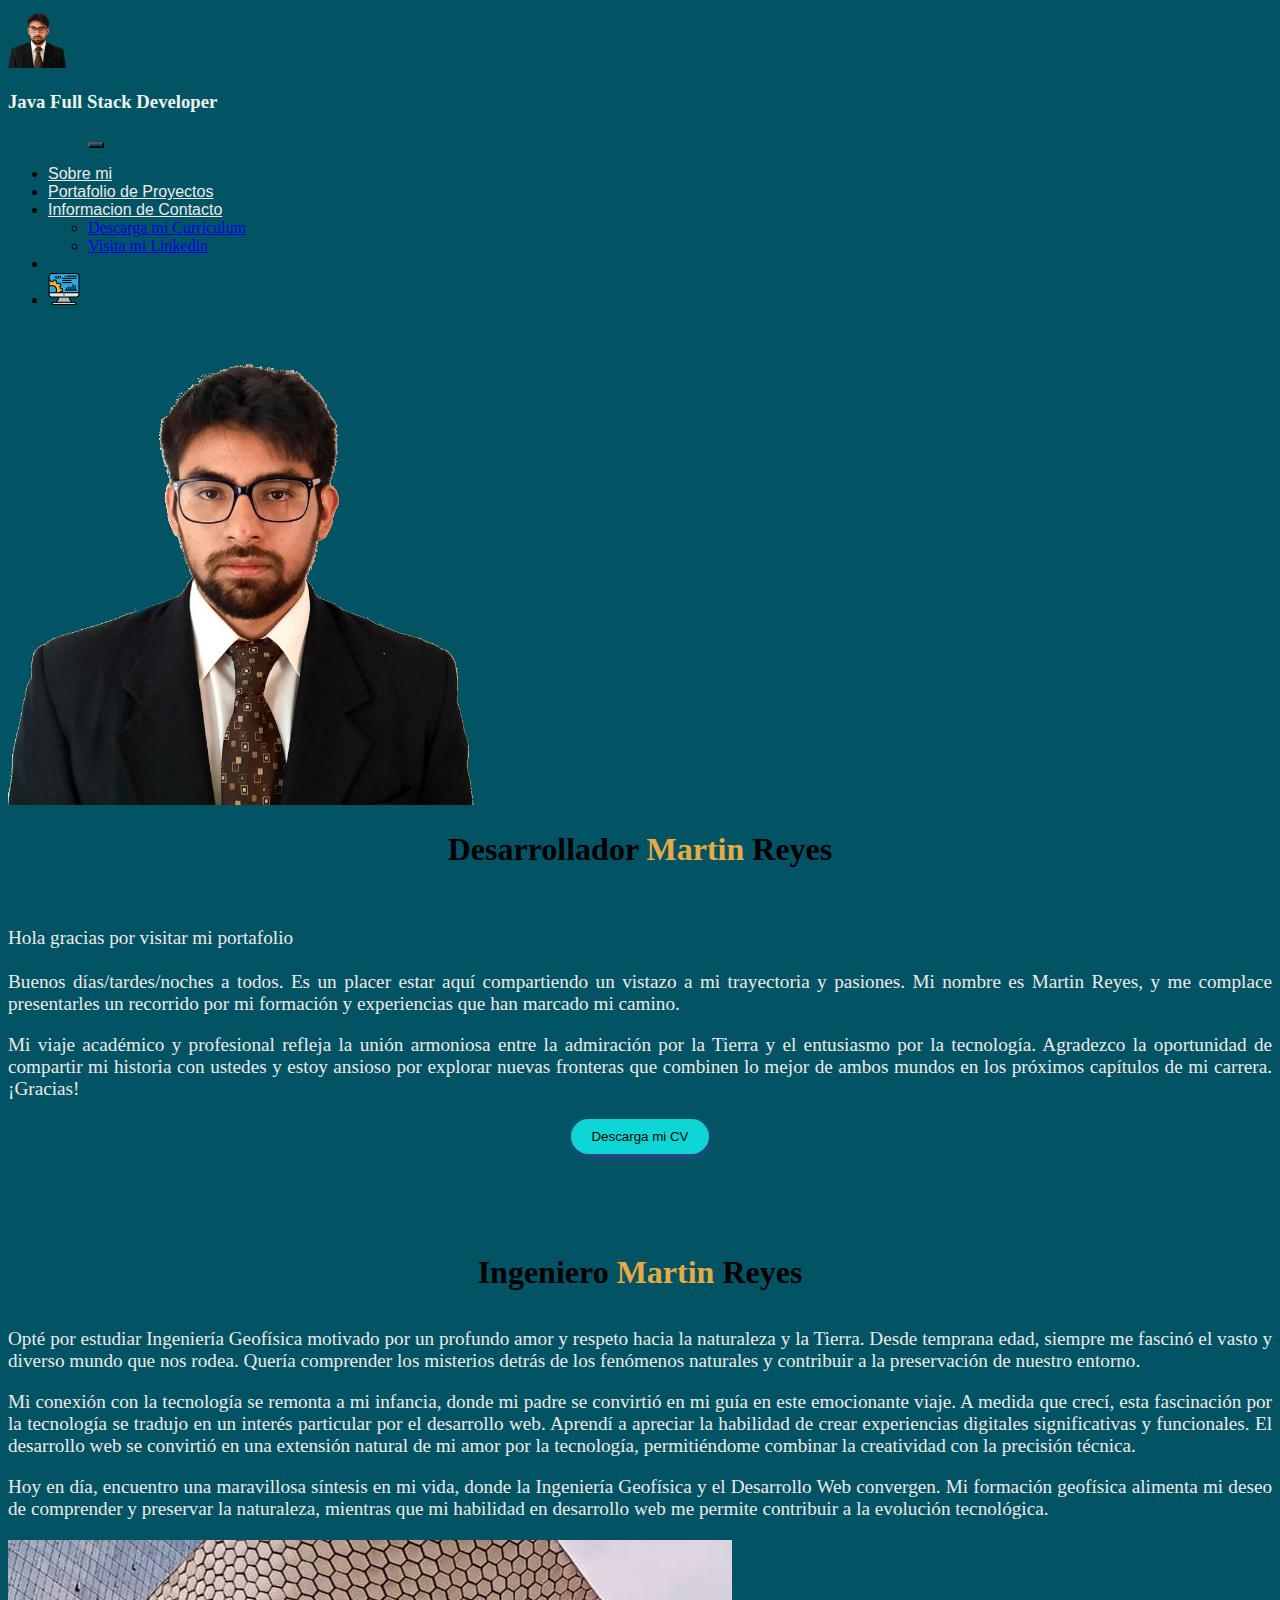
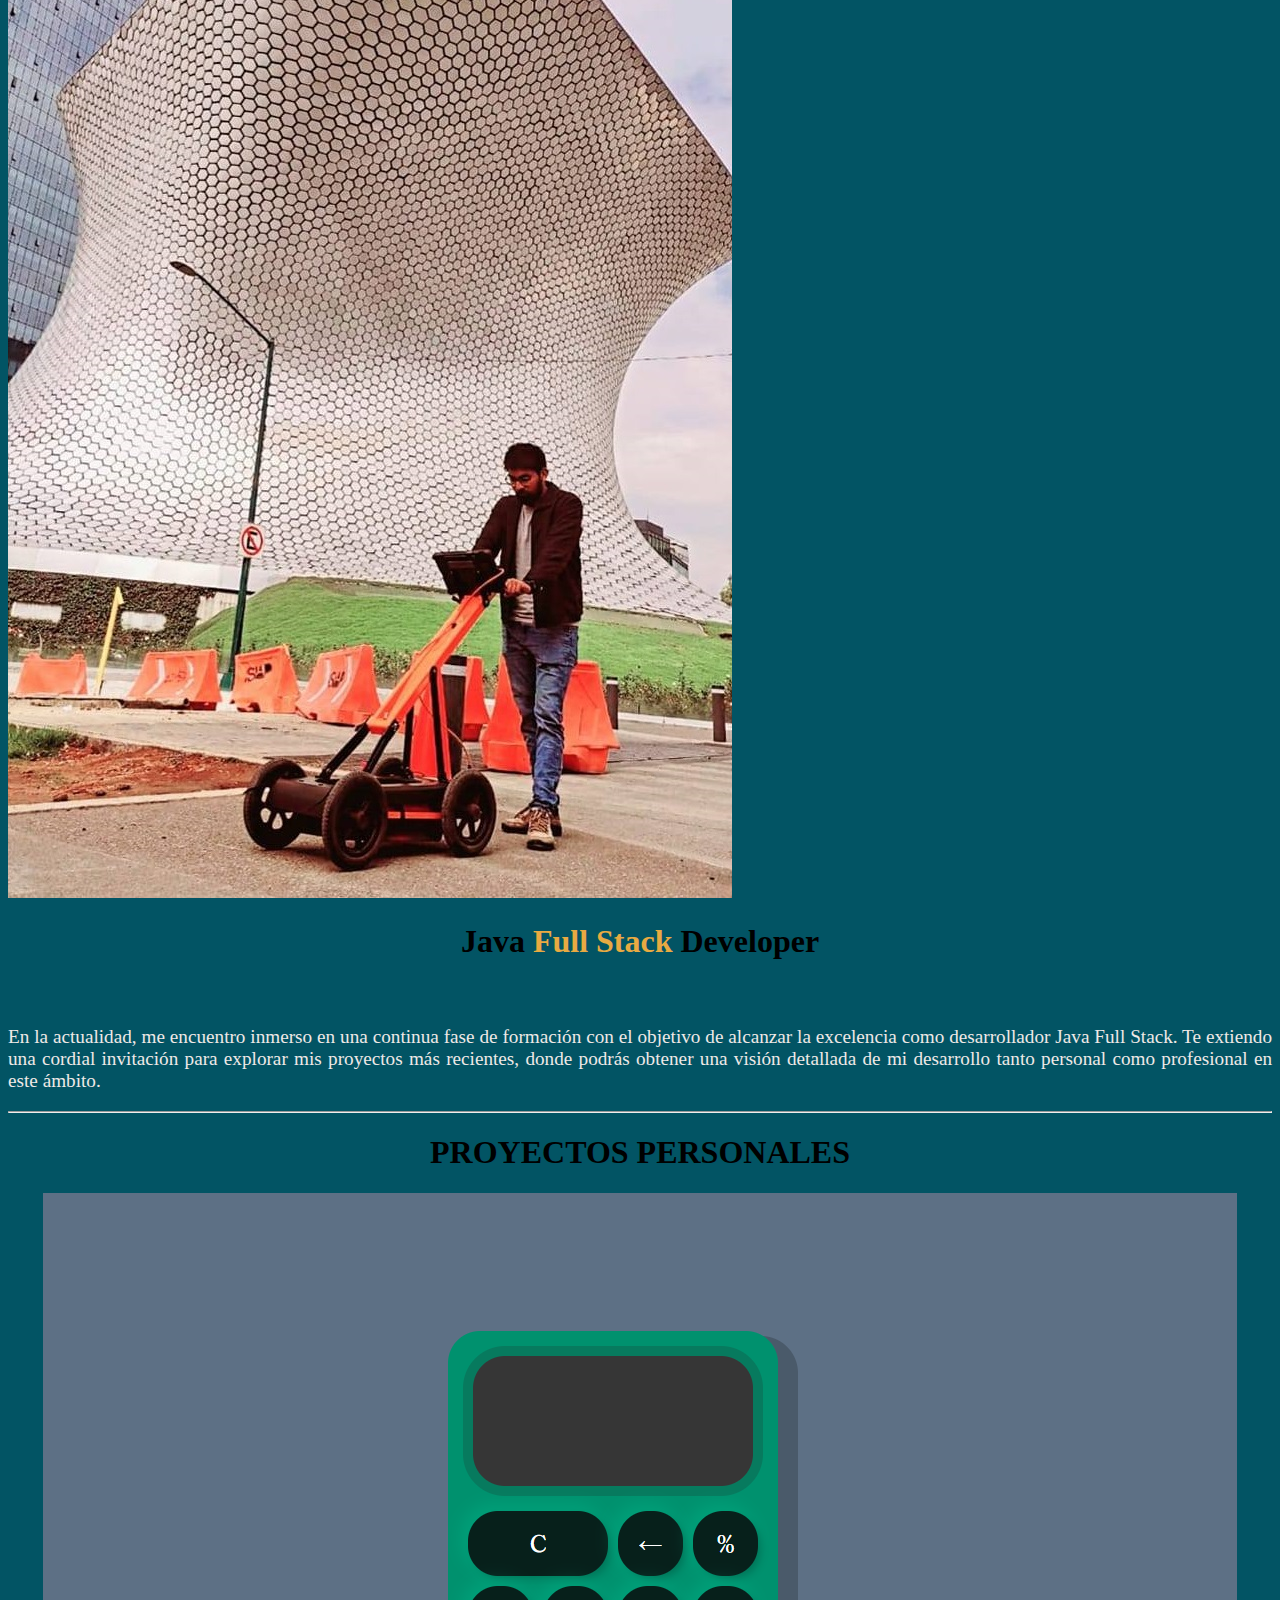
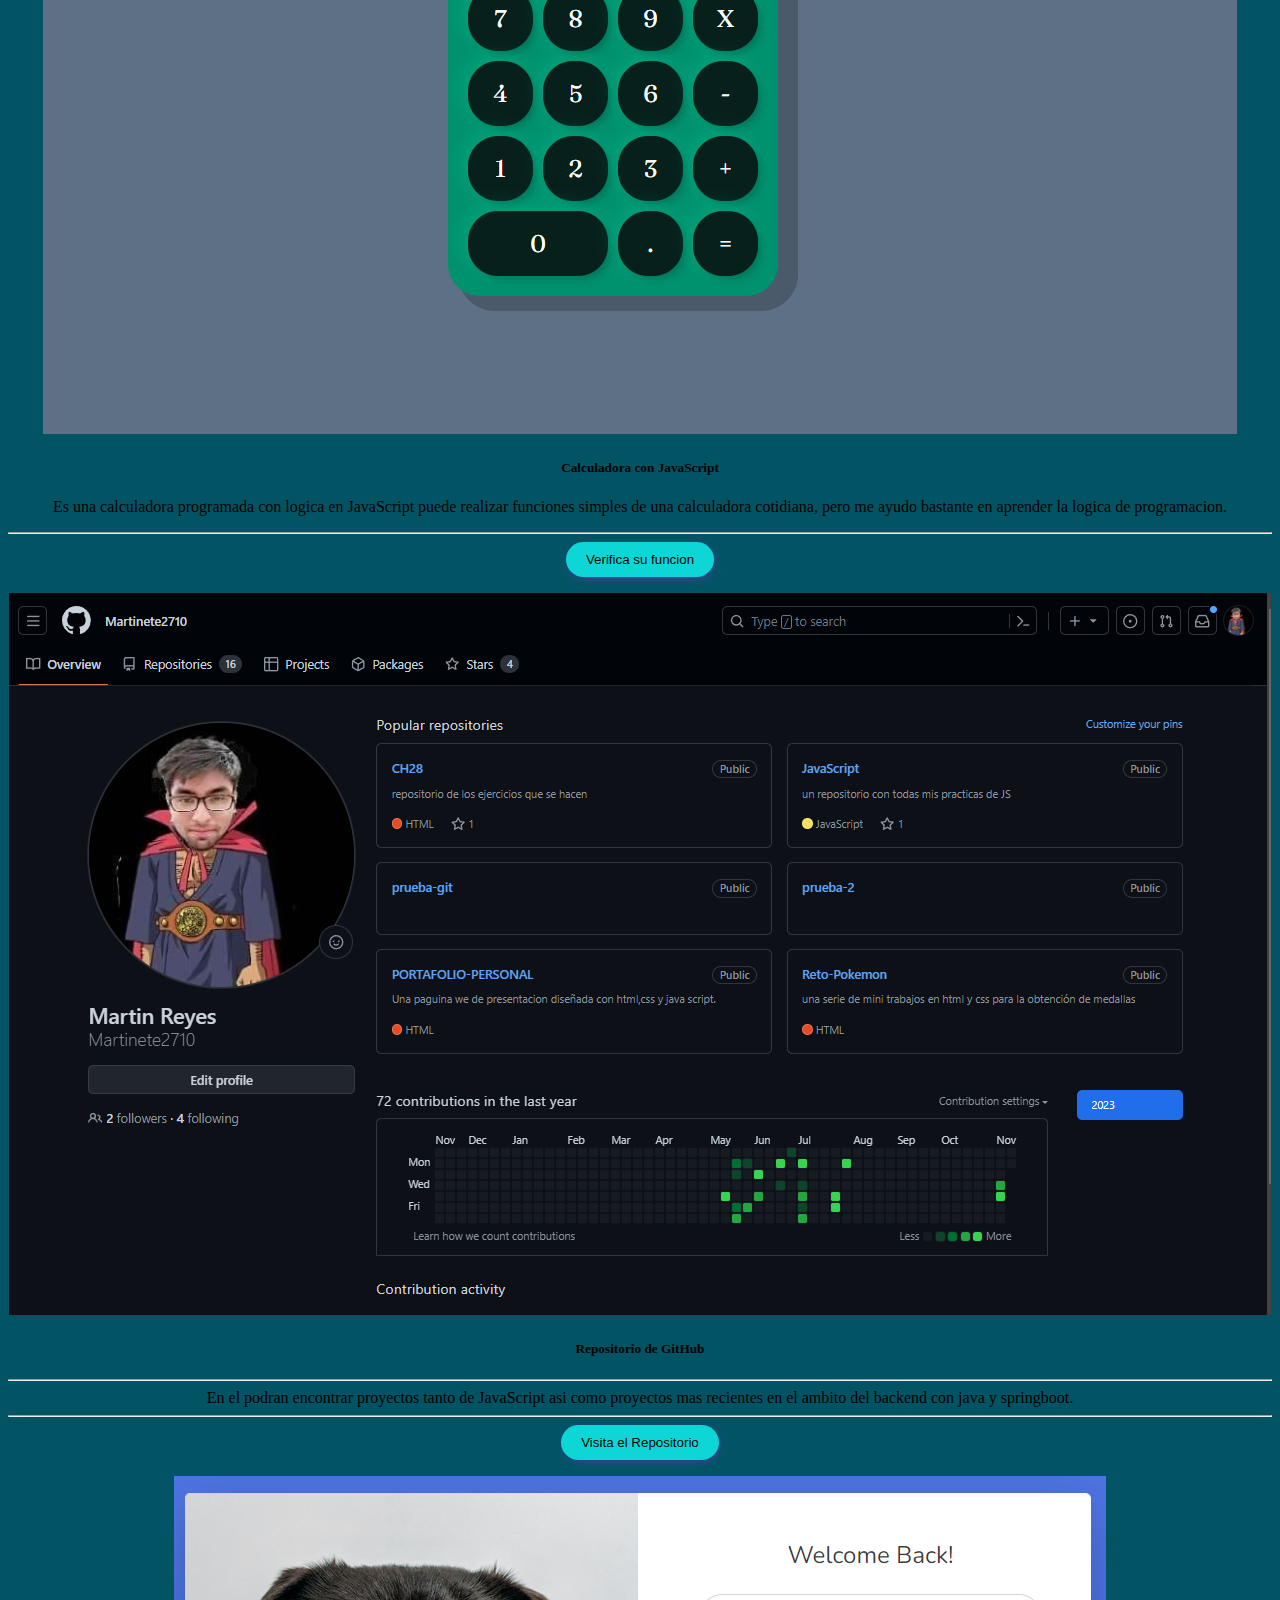
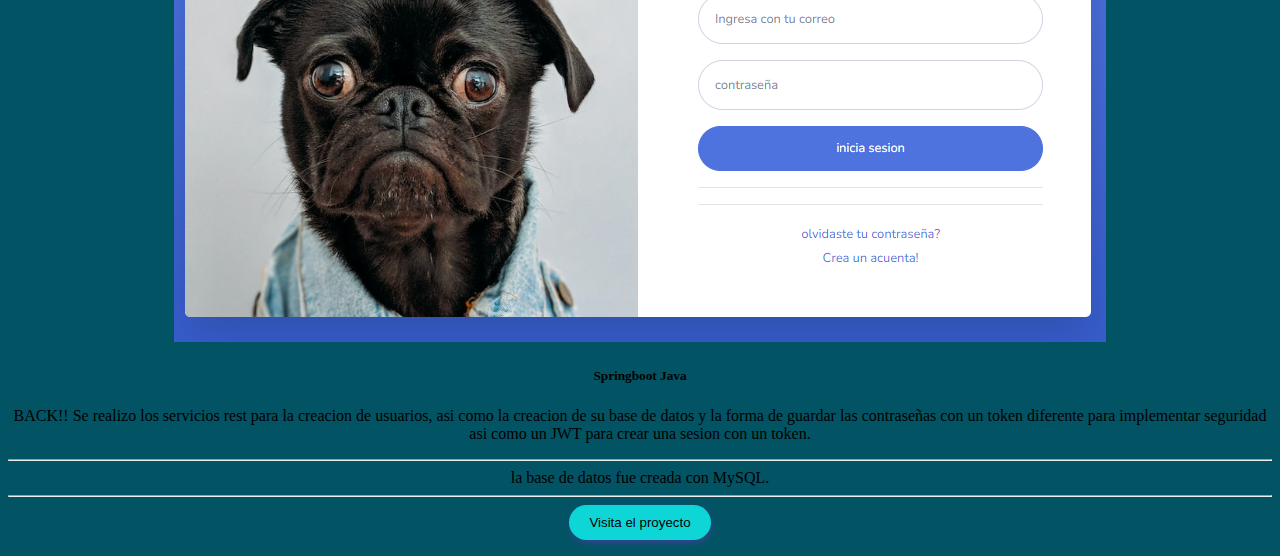
==== index.html @ 65cace66 "se agregan links y algunos proyectos" ====
<!DOCTYPE html>
<html lang="en">

<head>
  <meta charset="UTF-8">
  <meta name="viewport" content="width=device-width, initial-scale=1.0">
  <title>Document</title>
  <link href="https://cdn.jsdelivr.net/npm/bootstrap@5.2.3/dist/css/bootstrap.min.css" rel="stylesheet"
    integrity="sha384-rbsA2VBKQhggwzxH7pPCaAqO46MgnOM80zW1RWuH61DGLwZJEdK2Kadq2F9CUG65" crossorigin="anonymous" />
  <link href="./styles/style.css" rel="stylesheet" />
  <link rel="stylesheet" href="https://cdn.jsdelivr.net/npm/bootstrap-icons@1.10.2/font/bootstrap-icons.css" />
</head>

<body>
  <!-- Navbar -->
  <nav class="navbar navbar-expand-lg">
    <div class="container-fluid containerNav">
      <img class="rounded-circle" src="./assets/imagenes/martin-chido.png" width="60rem" alt="Plantas Reyes" />
      <a class="title" href="./index.html">
        <h3>Java Full Stack Developer</h3>
      </a>
      <button class="navbar-toggler" type="button" data-bs-toggle="collapse" data-bs-target="#navbarNav"
        aria-controls="navbarNav" aria-expanded="false" aria-label="Toggle navigation">
        <span class="navbar-toggler-icon"></span>
      </button>

      <div class="collapse navbar-collapse font-navbar" id="navbarNav">
        <ul class="navbar-nav">

          <li class="nav-item">
            <a class="nav-link" href="#ingenieroMartin">Sobre mi</a>
          </li>
          <li class="nav-item">
            <a class="nav-link" href="#proyectosPersonales">Portafolio de Proyectos</a>
          </li>


          <li class="nav-item dropdown">
            <a class="nav-link dropdown-toggle" href="" role="button" data-bs-toggle="dropdown" aria-expanded="false">
              Informacion de Contacto
            </a>
            <ul class="dropdown-menu">
              <li><a class="dropdown-item" href="./assets/Documents/CurriculumMartinReyes.pdf" download="CurriculumMartinReyes.pdf">Descarga mi Curriculum</a></li>

              <li>
                <a class="dropdown-item" href="https://www.linkedin.com/in/martinreyesespino/">Visita mi Linkedin</a>
              </li>

            </ul>
          </li>

          <li class="nav-item">
          <li class="nav-item">
            <a class="nav-link" href="." id="carritoIcon">
              <img src="./assets/icons/seo.png" id="iconoCarrito" alt="iconoCarrito">
            </a>
          </li>
          </li>
      </div>
    </div>
  </nav>
  <!--fin del navbar-->



  <div class="container-fluid m-0">
    <div class="card mb-3  border-0 m-0 segundaTarjeta" id="cardMargen" style="max-width: 100vw; margin: 0;">
      <div class="row g-0 border-0">
        <div class="col-md-4  border-0">
          <!-- <img src="../assets/imagenes/MartinGeofisica.jpg" class="img-fluid rounded-start" alt="..."> -->
          <img src="./assets/imagenes/martin.png" class="img-thumbnail border-0" id="imgmartinipn" alt="...">
        </div>
        <div class="col-md-8 border-0">
          <div class="card-body  border-0 ">
            <div class="infoMartin">
              <div class="nombre border-0">
                <h1>Desarrollador<span> Martin</span> Reyes</h1>
              </div>
              <br>
              <p class="texto">Hola gracias por visitar mi portafolio
                <br><br>
                Buenos días/tardes/noches a todos. Es un placer estar aquí compartiendo un vistazo a mi trayectoria y
                pasiones. Mi nombre es Martin Reyes, y me complace presentarles un recorrido por mi formación y
                experiencias que han marcado mi camino.
              </p>
              <p class="texto">
                Mi viaje académico y profesional refleja la unión armoniosa entre la admiración por la Tierra y el
                entusiasmo por la tecnología. Agradezco la oportunidad de compartir mi historia con ustedes y estoy
                ansioso por explorar nuevas fronteras que combinen lo mejor de ambos mundos en los próximos capítulos de
                mi carrera. ¡Gracias!
              </p>
              <a href="./assets/Documents/CurriculumMartinReyes.pdf" download="CurriculumMartinReyes.pdf">
                <button class="botoncv">Descarga mi CV</button>
              </a>
            </div>
          </div>
        </div>
      </div>
    </div>
  </div>


  <!--otra tarjeta invertida-->
  <div class="container-fluid m-0" id="ingenieroMartin">
    <div class="card mb-3  border-0 m-0 segundaTarjeta" id="cardMargen" style="max-width: 100vw; margin: 0;">
      <div class="row g-0 border-0 segundaTarjeta">

        <div class="col-md-8 border-0 segundaTarjeta">
          <div class="card-body segundaTarjeta border-0 ">
            
              <div class="infoMartin1">
                <div id="tituloIngeniero" class="nombre segundaTarjeta border-0">
                  <h1 class="segundaTarjeta" id="tituloIngeniero">Ingeniero<span class="segundaTarjeta"> Martin</span> Reyes</h1>
                </div>
                <br>
              <p class="texto" id="segundaTarjeta">
                Opté por estudiar Ingeniería Geofísica motivado por un profundo amor y respeto hacia la naturaleza y la
                Tierra. Desde temprana edad, siempre me fascinó el vasto y diverso mundo que nos rodea. Quería
                comprender
                los misterios detrás de los fenómenos naturales y contribuir a la preservación de nuestro entorno.

              </p>

              <p class="texto" id="segundaTarjeta">Mi conexión con la tecnología se remonta a mi infancia, donde mi
                padre
                se convirtió en mi guía en este emocionante viaje. A medida que crecí, esta fascinación por la
                tecnología
                se tradujo en un interés particular por el desarrollo web. Aprendí a apreciar la habilidad de crear
                experiencias digitales significativas y funcionales. El desarrollo web se convirtió en una extensión
                natural de mi amor por la tecnología, permitiéndome combinar la creatividad con la precisión técnica.

              </p>
              <p class="texto" id="segundaTarjeta"> Hoy en día, encuentro una maravillosa síntesis en mi vida, donde la
                Ingeniería Geofísica y el Desarrollo Web convergen. Mi formación geofísica alimenta mi deseo de
                comprender
                y preservar la naturaleza, mientras que mi habilidad en desarrollo web me permite contribuir a la
                evolución tecnológica.</p>

            </div>
          </div>
        </div>
        <div class="col-md-4  border-0">
          <img src="./assets/imagenes/MartinGeofisica.jpg" class="img-thumbnail border-0" id="imgmartinIng" alt="...">
        </div>
      </div>
    </div>
  </div>



  <!--proyectos personales-->
  <div class="container-fluid m-0" id="proyectosPersonales">
    <div class="col-md-12 border-0">
      <div class="card-body  border-0 ">
        <div class="infoMartin">
          <div class="nombre border-0">
            <h1>Java<span> Full Stack</span> Developer </h1>
          </div>
          <p class="texto">
            <br><br>
            En la actualidad, me encuentro inmerso en una continua fase de formación con el objetivo de alcanzar la
            excelencia como desarrollador Java Full Stack. Te extiendo una cordial invitación para explorar mis
            proyectos
            más recientes, donde podrás obtener una visión detallada de mi desarrollo tanto personal como profesional en
            este ámbito.
            <hr>
          </p>
          <h1>
            <span>PROYECTOS PERSONALES</span>
          </h1>
          <div class="row row-cols-1 row-cols-md-3 g-4">
            <div class="col">
              <div class="card h-100">
                <img src="./assets/imagenes/calculadora.png" class="card-img-top" alt="...">
                <div class="card-body" id="bodyCard">
                  <h5 class="card-title">Calculadora con JavaScript</h5>
                  <p class="card-text">Es una calculadora programada con logica en JavaScript puede realizar funciones
                    simples de una calculadora cotidiana, pero me ayudo bastante en aprender la logica de programacion.
                    <hr>
                    <a download="" href="https://martinete2710.github.io/Calculadora/">
                      <button class="botoncv">Verifica su funcion
                      </button>
                    </a>
                  </p>
                </div>

              </div>
            </div>
            <div class="col">
              <div class="card h-100">
                <img src="./assets/imagenes/github.png" id="imagenGit" class="card-img-top" alt="...">
                <div class="card-body" id="bodyCard">
                  <h5 class="card-title">Repositorio de GitHub</h5>
                  <p class="card-text">
                    <hr>En el podran encontrar proyectos tanto de JavaScript asi como proyectos mas
                    recientes en el ambito del backend con java y springboot.
                    <hr>
                    <a download="" href="https://github.com/Martinete2710">
                      <button class="botoncv">Visita el Repositorio</button>
                    </a>
                  </p>

                </div>

              </div>
            </div>
            <div class="col">
              <div class="card h-100">
                <img src="./assets/imagenes/Springboot.png" id="imagenGit" class="card-img-top" alt="...">
                <div class="card-body" id="bodyCard">
                  <h5 class="card-title">Springboot Java</h5>
                  <p class="card-text"> BACK!! Se realizo los servicios rest para la creacion de usuarios, asi como la
                    creacion de su base de datos y la forma de guardar las contraseñas con un token diferente para
                    implementar seguridad asi como un JWT para crear una sesion con un token.
                    <hr>
                    la base de datos fue creada con MySQL.
                    <hr>
                    <a download="" href="https://github.com/Martinete2710/Back_Springboot">
                      <button class="botoncv">Visita el proyecto</button>
                    </a>
                  </p>
                </div>

              </div>
            </div>
          </div>
        </div>
      </div>
    </div>
  </div>








  <script src="https://cdn.jsdelivr.net/npm/@popperjs/core@2.11.6/dist/umd/popper.min.js"
    integrity="sha384-oBqDVmMz9ATKxIep9tiCxS/Z9fNfEXiDAYTujMAeBAsjFuCZSmKbSSUnQlmh/jp3"
    crossorigin="anonymous"></script>
  <script src="https://cdn.jsdelivr.net/npm/bootstrap@5.2.3/dist/js/bootstrap.min.js"
    integrity="sha384-cuYeSxntonz0PPNlHhBs68uyIAVpIIOZZ5JqeqvYYIcEL727kskC66kF92t6Xl2V"
    crossorigin="anonymous"></script>
</body>

</html>
---- styles/style.css ----
/*todo esto corresponde a los estilos del Navbar*/
#navbarNav,
.containerNav {
  justify-content: center;
  align-items: center;
 
  background-color: #025464;
  padding: 0;

}
.title {
  margin-left: 1rem;
  color: rgb(235, 243, 235);
  font-family: 'Merriweather', serif;
  text-decoration: none;
  margin-right: 5rem;

}

.title:hover {
  color: #E8AA42;
}

#iconoCarrito{
  width: 2rem;
  height: 2rem;
}
.navbar {
  padding: 0;
}

.nav-link {
  font-family: 'Montserrat', sans-serif;
  font-size: medium;
  color:#EFE9E7;

}

.nav-link:hover {
  color:#E8AA42}

/*hasta aqui terminan los estilos del navbar*/




/*color de la letra martin*/
.nombre span {
  color: #E8AA42;
}

/*estilos de boton*/
.botoncv {
  padding: 10px 20px;
  cursor: pointer;
  background-color: rgb(15, 214, 214);
  border: none;
  border-radius: 20px;
  box-shadow: 1px 3px 11px -5px blueviolet
}

.botoncv:hover {
  background-color: beige;
  box-shadow: none;
  transition: ease-in 0.5s;
}
.infoMartin{
  text-align:center;
  padding: 0;
background-color: #025464;
}

#imgmartinipn{
  border: 0;
  padding: 0;
  border-radius: 0;
  background-color: #025464;
  height: 30rem;
  }

  *{
  background-color: #025464;
}

.texto{
 text-align: justify;
 font-size: 1.2em;
 color: #EFE9E7;
}

.segundaTarjeta {
  margin: 0 !important;

}

.card-body.segundaTarjeta {
  margin: 0 !important;
}

#tituloIngeniero{
  text-align: center;
}

.infoMartin1{
  margin-top: 100px;
}

#imgmartinIng{
  padding: 0%;
}
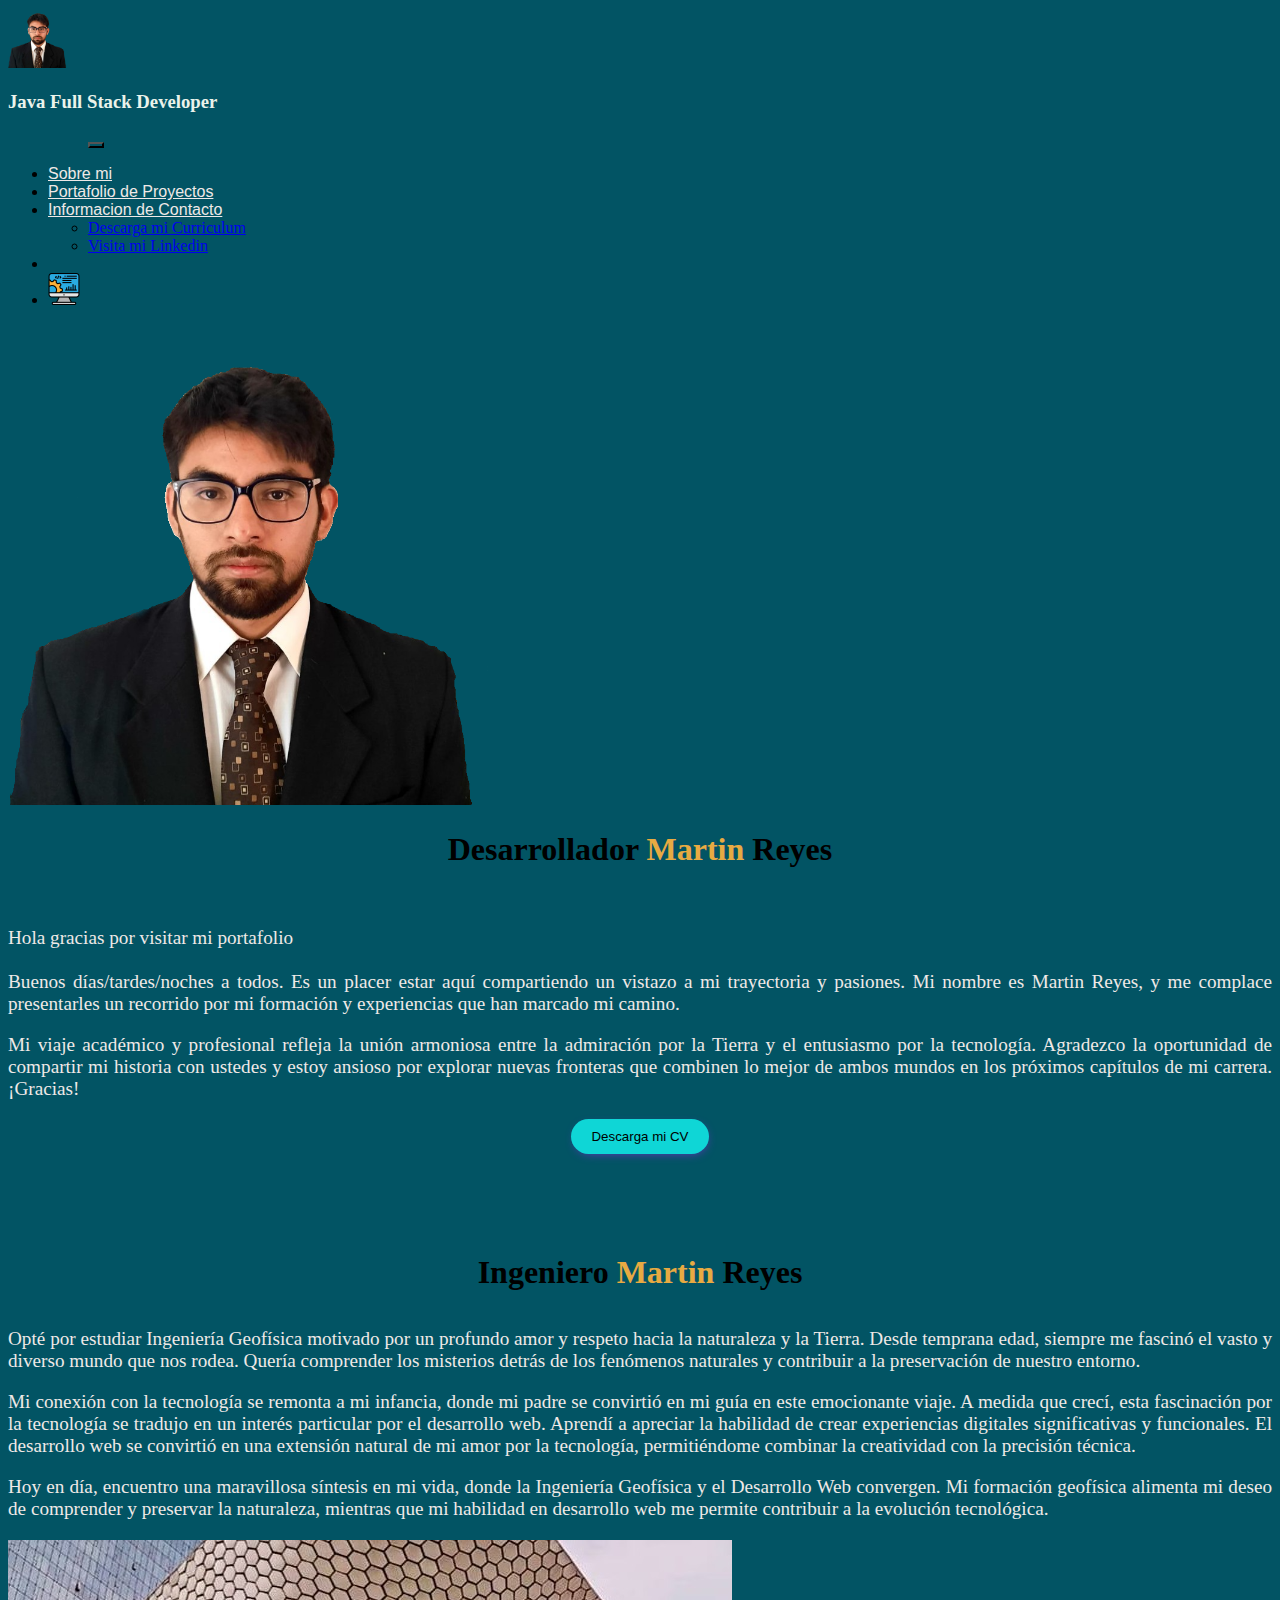
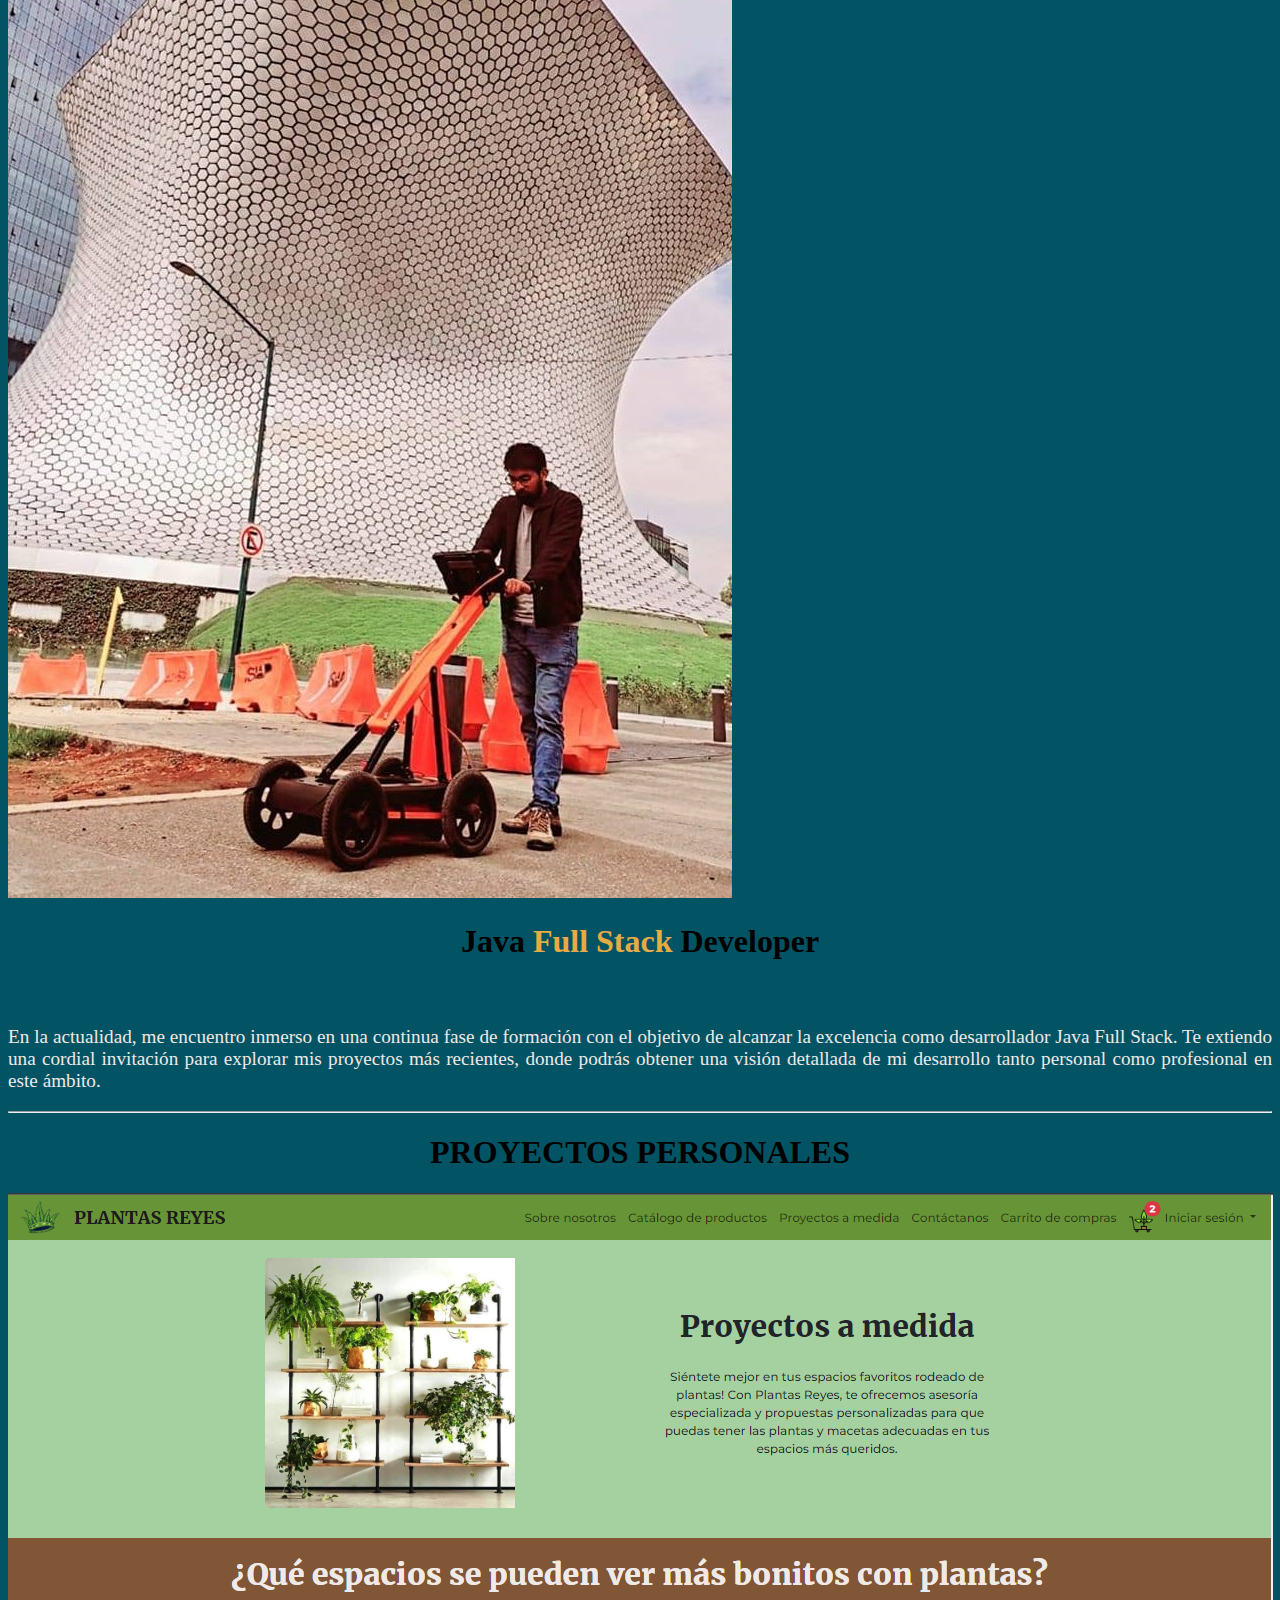
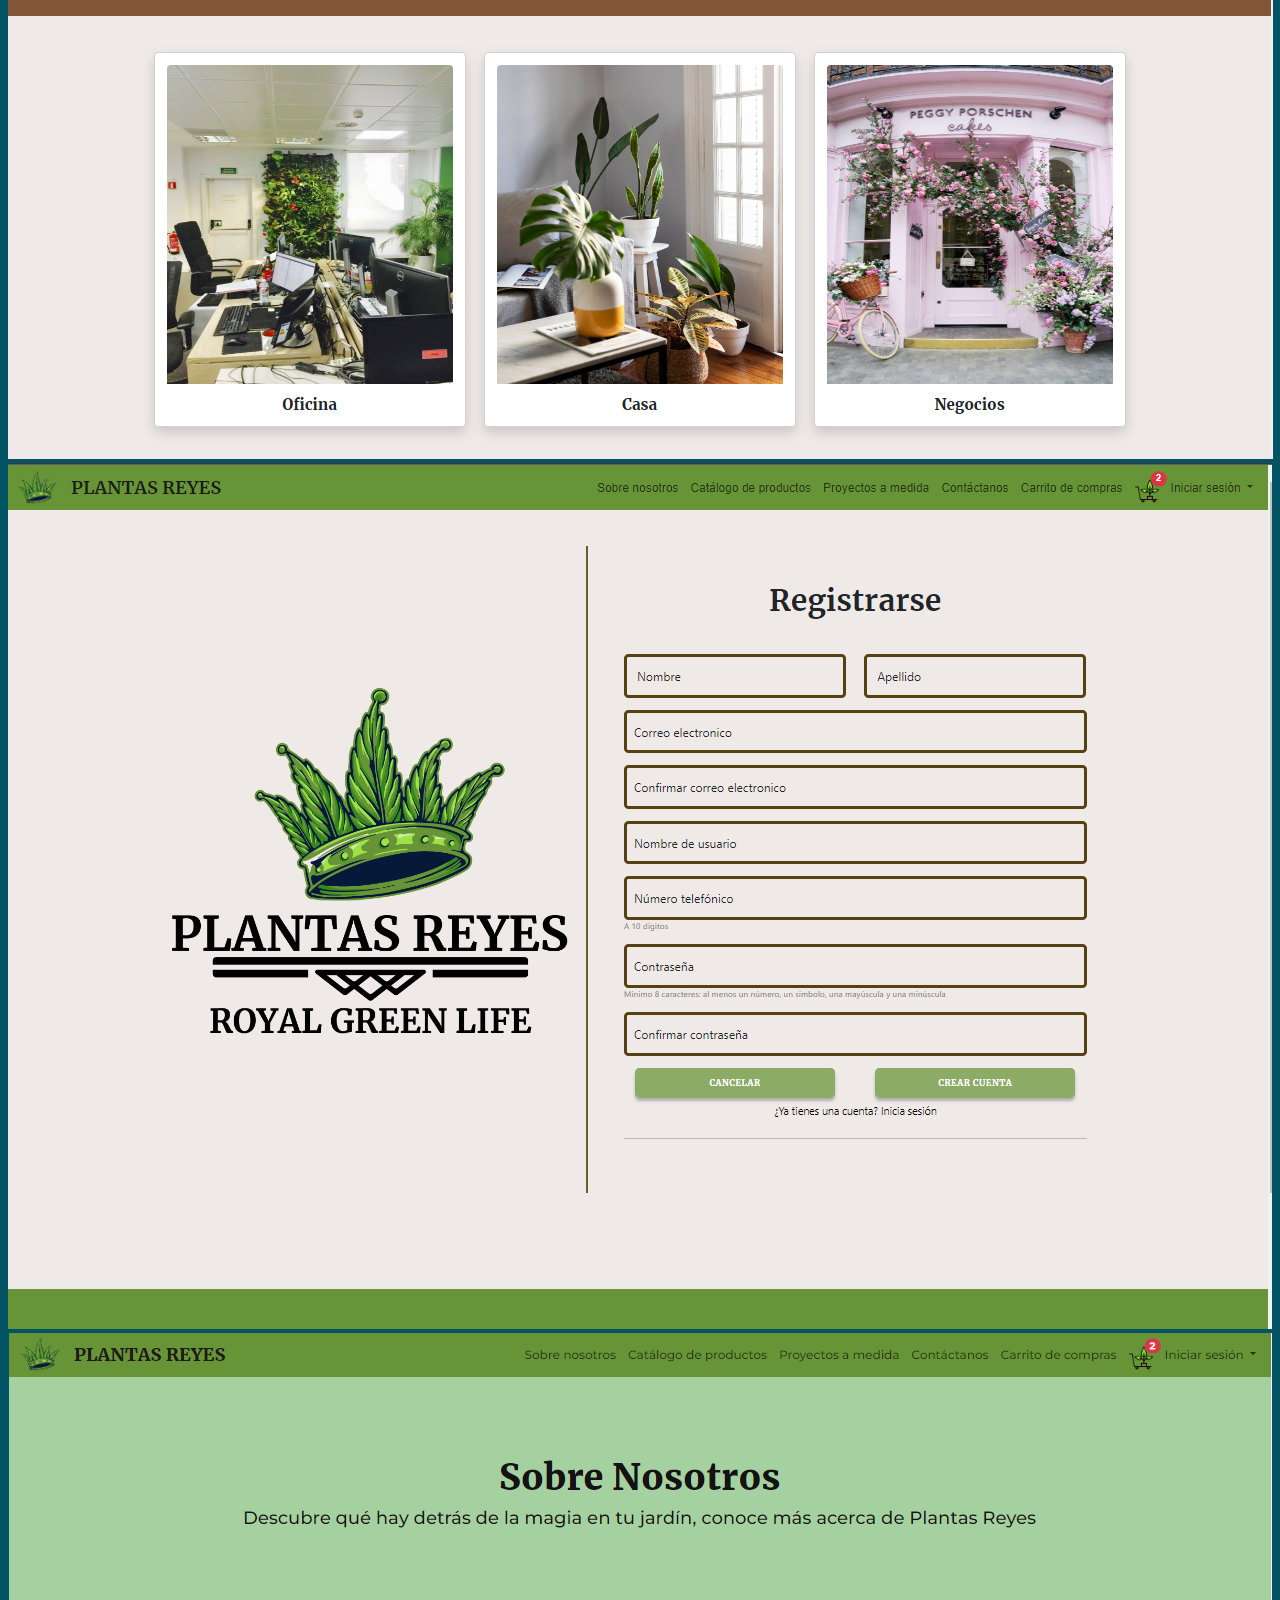
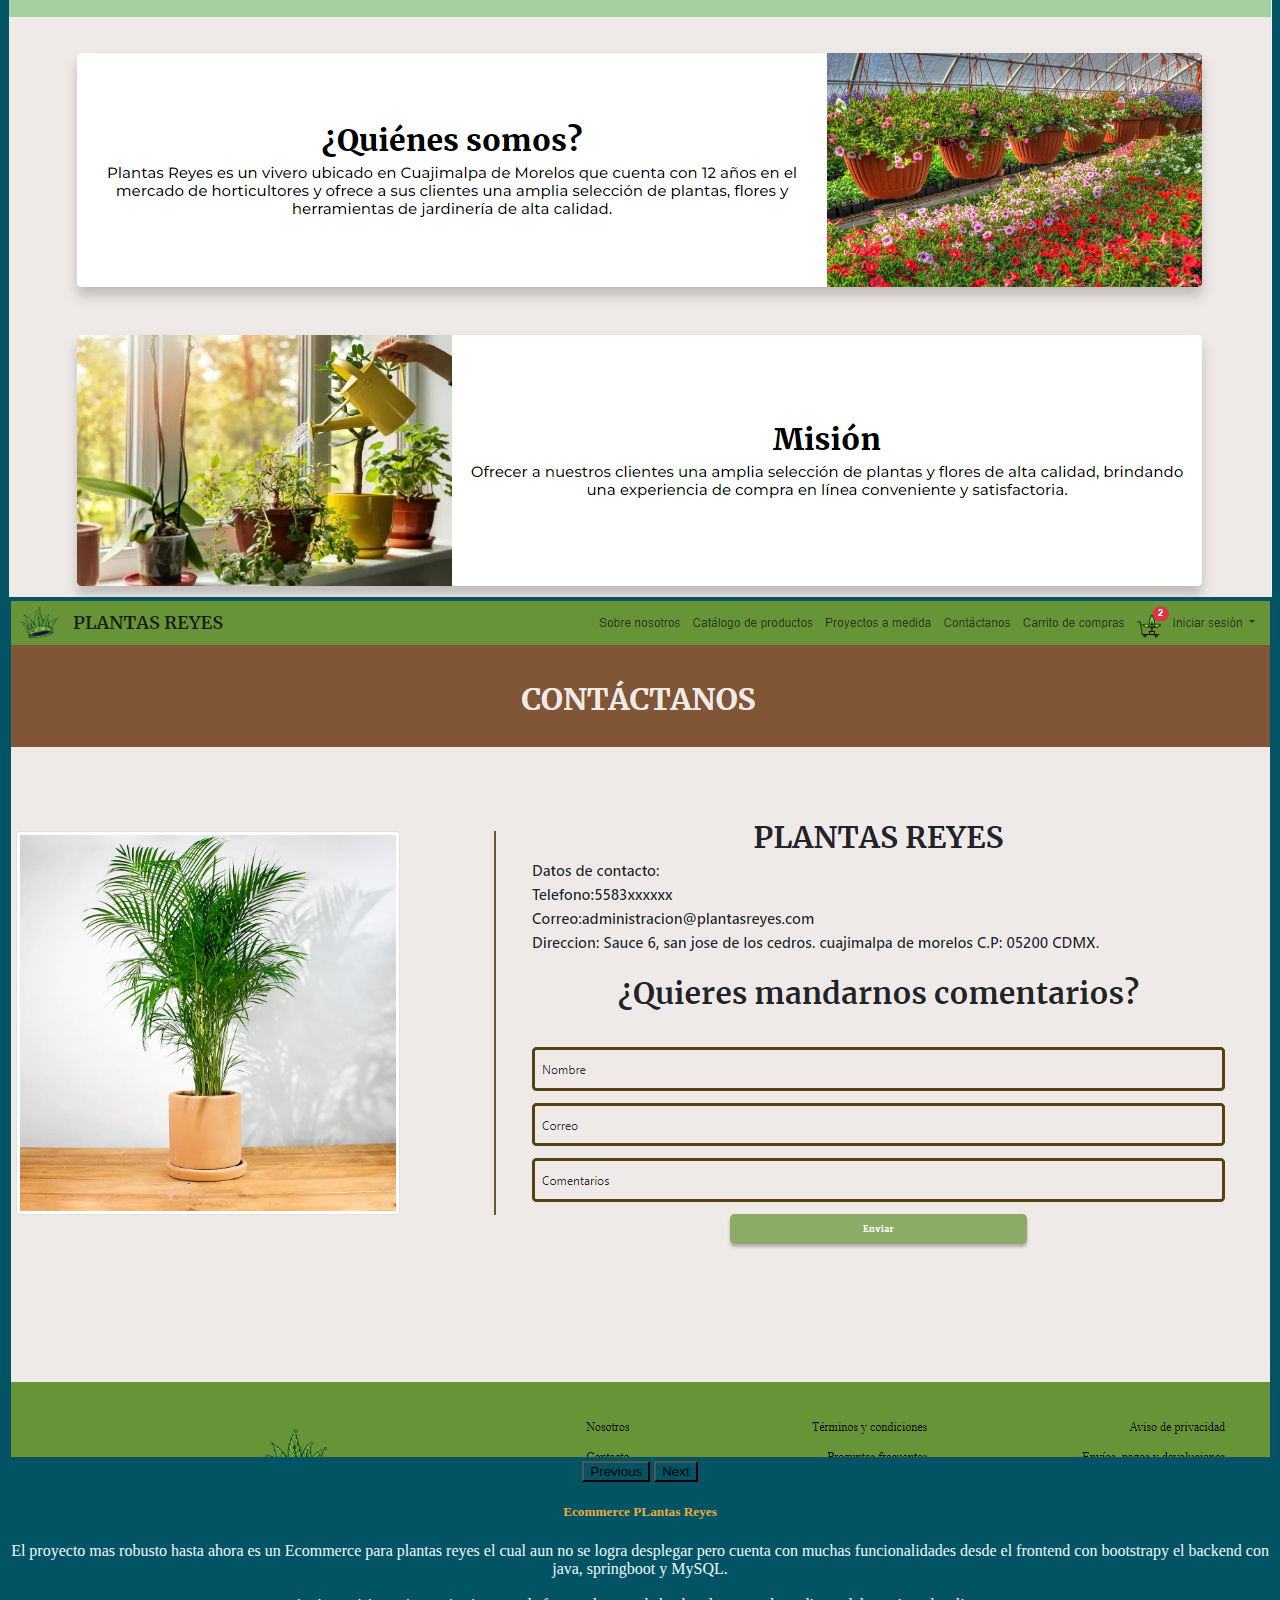
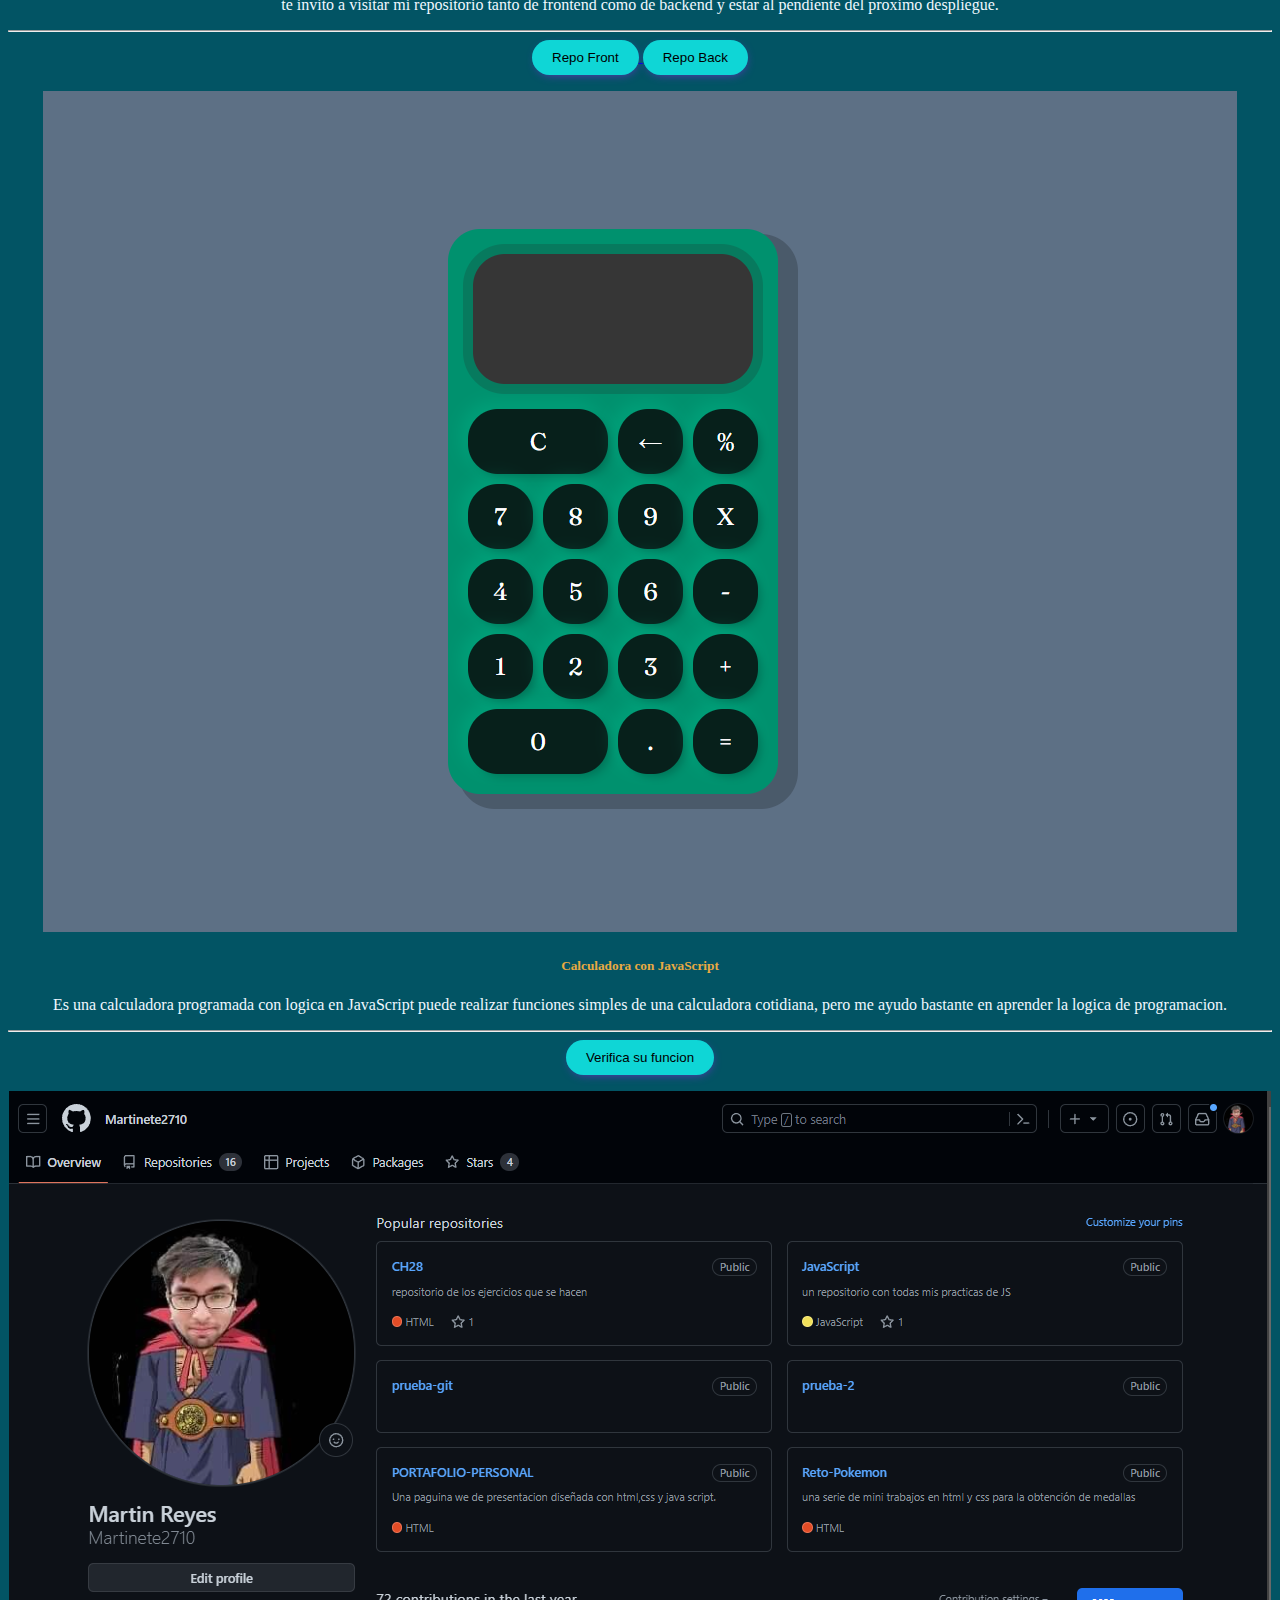
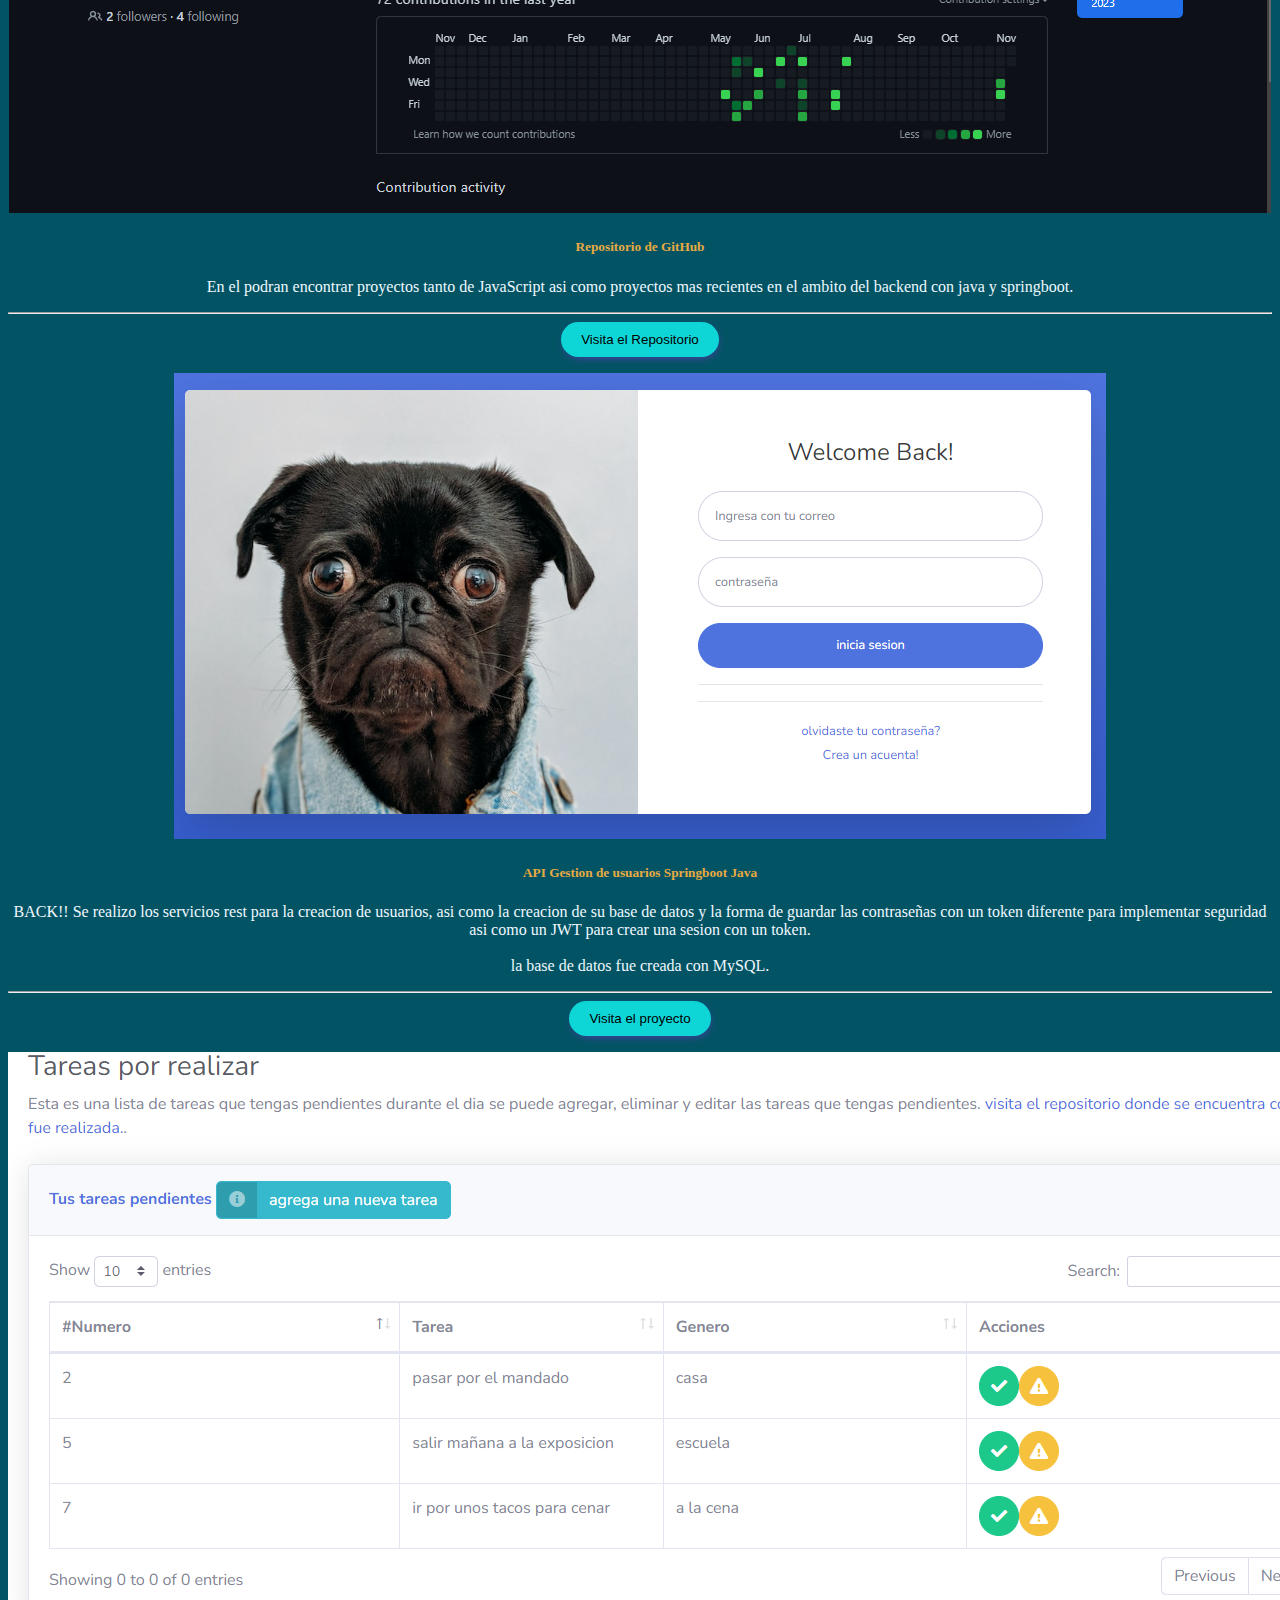
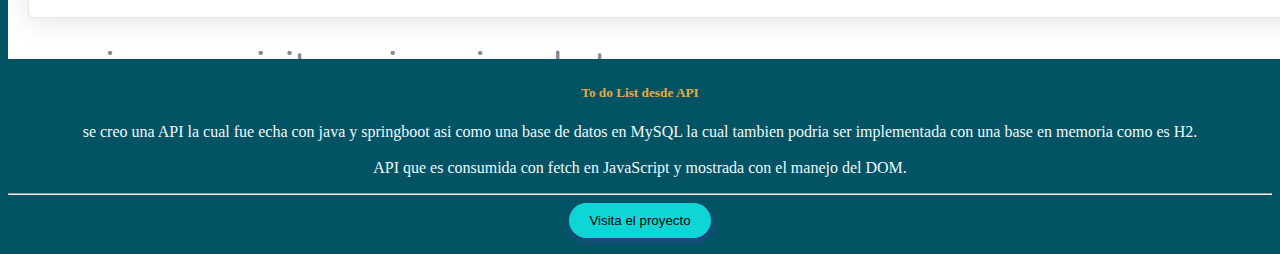
==== commit 937780b4: "se agregan proyectos nuevos" ====
--- a/index.html
+++ b/index.html
@@ -40,7 +40,8 @@
               Informacion de Contacto
             </a>
             <ul class="dropdown-menu">
-              <li><a class="dropdown-item" href="./assets/Documents/CurriculumMartinReyes.pdf" download="CurriculumMartinReyes.pdf">Descarga mi Curriculum</a></li>
+              <li><a class="dropdown-item" href="./assets/Documents/CurriculumMartinReyes.pdf"
+                  download="CurriculumMartinReyes.pdf">Descarga mi Curriculum</a></li>
 
               <li>
                 <a class="dropdown-item" href="https://www.linkedin.com/in/martinreyesespino/">Visita mi Linkedin</a>
@@ -61,14 +62,12 @@
   </nav>
   <!--fin del navbar-->
 
-
-
   <div class="container-fluid m-0">
     <div class="card mb-3  border-0 m-0 segundaTarjeta" id="cardMargen" style="max-width: 100vw; margin: 0;">
       <div class="row g-0 border-0">
         <div class="col-md-4  border-0">
           <!-- <img src="../assets/imagenes/MartinGeofisica.jpg" class="img-fluid rounded-start" alt="..."> -->
-          <img src="./assets/imagenes/martin.png" class="img-thumbnail border-0" id="imgmartinipn" alt="...">
+          <img src="./assets/imagenes/martin-chido.png" class="img-thumbnail border-0" id="imgmartinipn" alt="...">
         </div>
         <div class="col-md-8 border-0">
           <div class="card-body  border-0 ">
@@ -107,12 +106,13 @@
 
         <div class="col-md-8 border-0 segundaTarjeta">
           <div class="card-body segundaTarjeta border-0 ">
-            
-              <div class="infoMartin1">
-                <div id="tituloIngeniero" class="nombre segundaTarjeta border-0">
-                  <h1 class="segundaTarjeta" id="tituloIngeniero">Ingeniero<span class="segundaTarjeta"> Martin</span> Reyes</h1>
-                </div>
-                <br>
+
+            <div class="infoMartin1">
+              <div id="tituloIngeniero" class="nombre segundaTarjeta border-0">
+                <h1 class="segundaTarjeta" id="tituloIngeniero">Ingeniero<span class="segundaTarjeta"> Martin</span>
+                  Reyes</h1>
+              </div>
+              <br>
               <p class="texto" id="segundaTarjeta">
                 Opté por estudiar Ingeniería Geofísica motivado por un profundo amor y respeto hacia la naturaleza y la
                 Tierra. Desde temprana edad, siempre me fascinó el vasto y diverso mundo que nos rodea. Quería
@@ -171,10 +171,60 @@
           <div class="row row-cols-1 row-cols-md-3 g-4">
             <div class="col">
               <div class="card h-100">
+                <div id="carouselExample" class="carousel slide">
+                  <div class="carousel-inner">
+                    <div class="carousel-item active">
+                      <img src="./assets/imagenes/proyectosPR.png" class="d-block w-100" alt="...">
+                    </div>
+                    <div class="carousel-item">
+                      <img src="./assets/imagenes/resgitroPR.png" class="d-block w-100" alt="...">
+                    </div>
+                    <div class="carousel-item">
+                      <img src="./assets/imagenes/sobreNosotrosPR.png" class="d-block w-100" alt="...">
+                    </div>
+                    <div class="carousel-item">
+                      <img src="./assets/imagenes/contactanosPR.png" class="d-block w-100" alt="...">
+                    </div>
+                  </div>
+                  <button class="carousel-control-prev" type="button" data-bs-target="#carouselExample"
+                    data-bs-slide="prev">
+                    <span class="carousel-control-prev-icon" aria-hidden="true"></span>
+                    <span class="visually-hidden">Previous</span>
+                  </button>
+                  <button class="carousel-control-next" type="button" data-bs-target="#carouselExample"
+                    data-bs-slide="next">
+                    <span class="carousel-control-next-icon" aria-hidden="true"></span>
+                    <span class="visually-hidden">Next</span>
+                  </button>
+                </div>
+                <div class="card-body" id="bodyCard">
+                  <h5 class="card-title" style="color:#E8AA42;">Ecommerce PLantas Reyes</h5>
+                  <p class="card-text" style="color: aliceblue;">El proyecto mas robusto hasta ahora es un Ecommerce
+                    para plantas reyes el cual aun no se logra desplegar pero cuenta con muchas funcionalidades desde el
+                    frontend con bootstrapy el backend con java, springboot y MySQL.
+                    <br><br>
+                    te invito a visitar mi repositorio tanto de frontend como de backend y estar al pendiente del
+                    proximo despliegue.
+                    <hr>
+                    <a download="" href="https://github.com/Martinete2710/ECOMMERCE_PLANTAS_REYES">
+                      <button class="botoncv">Repo Front
+                      </button>
+                    </a>
+                    <a download="" href="https://github.com/Martinete2710/Back_PlantasReyes">
+                      <button class="botoncv">Repo Back
+                      </button>
+                    </a>
+                  </p>
+                </div>
+              </div>
+            </div>
+            <div class="col">
+              <div class="card h-100">
                 <img src="./assets/imagenes/calculadora.png" class="card-img-top" alt="...">
                 <div class="card-body" id="bodyCard">
-                  <h5 class="card-title">Calculadora con JavaScript</h5>
-                  <p class="card-text">Es una calculadora programada con logica en JavaScript puede realizar funciones
+                  <h5 class="card-title" style="color:#E8AA42;">Calculadora con JavaScript</h5>
+                  <p class="card-text" style="color: aliceblue;">Es una calculadora programada con logica en JavaScript
+                    puede realizar funciones
                     simples de una calculadora cotidiana, pero me ayudo bastante en aprender la logica de programacion.
                     <hr>
                     <a download="" href="https://martinete2710.github.io/Calculadora/">
@@ -183,36 +233,35 @@
                     </a>
                   </p>
                 </div>
-
               </div>
             </div>
             <div class="col">
               <div class="card h-100">
                 <img src="./assets/imagenes/github.png" id="imagenGit" class="card-img-top" alt="...">
                 <div class="card-body" id="bodyCard">
-                  <h5 class="card-title">Repositorio de GitHub</h5>
-                  <p class="card-text">
-                    <hr>En el podran encontrar proyectos tanto de JavaScript asi como proyectos mas
+                  <h5 class="card-title" style="color:#E8AA42;">Repositorio de GitHub</h5>
+                  <p class="card-text" style="color: aliceblue;">
+
+                    En el podran encontrar proyectos tanto de JavaScript asi como proyectos mas
                     recientes en el ambito del backend con java y springboot.
                     <hr>
                     <a download="" href="https://github.com/Martinete2710">
                       <button class="botoncv">Visita el Repositorio</button>
                     </a>
                   </p>
-
-                </div>
-
+                </div>
               </div>
             </div>
             <div class="col">
               <div class="card h-100">
                 <img src="./assets/imagenes/Springboot.png" id="imagenGit" class="card-img-top" alt="...">
                 <div class="card-body" id="bodyCard">
-                  <h5 class="card-title">Springboot Java</h5>
-                  <p class="card-text"> BACK!! Se realizo los servicios rest para la creacion de usuarios, asi como la
+                  <h5 class="card-title" style="color:#E8AA42;">API Gestion de usuarios Springboot Java</h5>
+                  <p class="card-text" style="color: aliceblue;"> BACK!! Se realizo los servicios rest para la creacion
+                    de usuarios, asi como la
                     creacion de su base de datos y la forma de guardar las contraseñas con un token diferente para
                     implementar seguridad asi como un JWT para crear una sesion con un token.
-                    <hr>
+                    <br><br>
                     la base de datos fue creada con MySQL.
                     <hr>
                     <a download="" href="https://github.com/Martinete2710/Back_Springboot">
@@ -220,7 +269,24 @@
                     </a>
                   </p>
                 </div>
-
+              </div>
+            </div>
+            <div class="col">
+              <div class="card h-100">
+                <img src="./assets/imagenes/todoList.png" id="imagenGit" class="card-img-top" alt="...">
+                <div class="card-body" id="bodyCard">
+                  <h5 class="card-title" style="color:#E8AA42;">To do List desde API</h5>
+                  <p class="card-text" style="color: aliceblue;">
+                    se creo una API la cual fue echa con java y springboot asi como una base de datos en MySQL la
+                    cual tambien podria ser implementada con una base en memoria como es H2.
+                    <br><br>
+                    API que es consumida con fetch en JavaScript y mostrada con el manejo del DOM.
+                    <hr>
+                    <a download="" href="https://github.com/Martinete2710">
+                      <button class="botoncv">Visita el proyecto</button>
+                    </a>
+                  </p>
+                </div>
               </div>
             </div>
           </div>
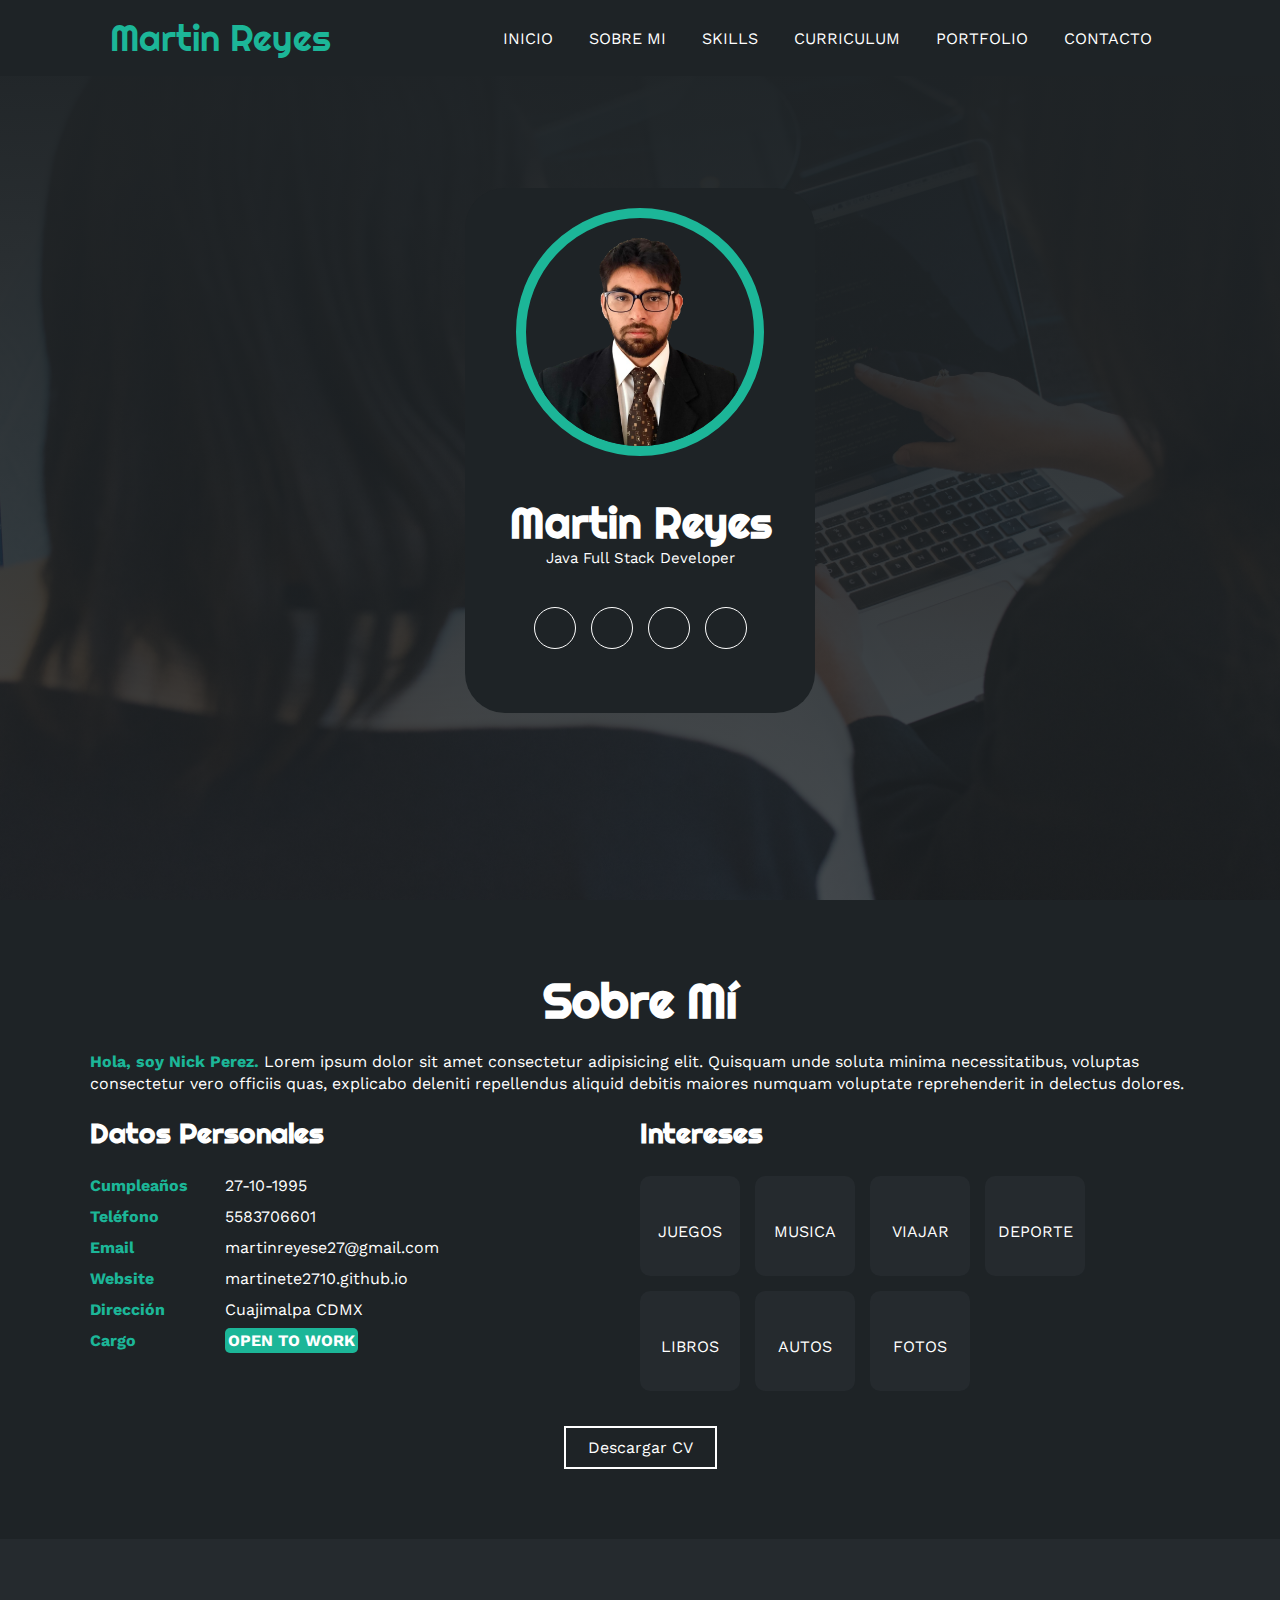
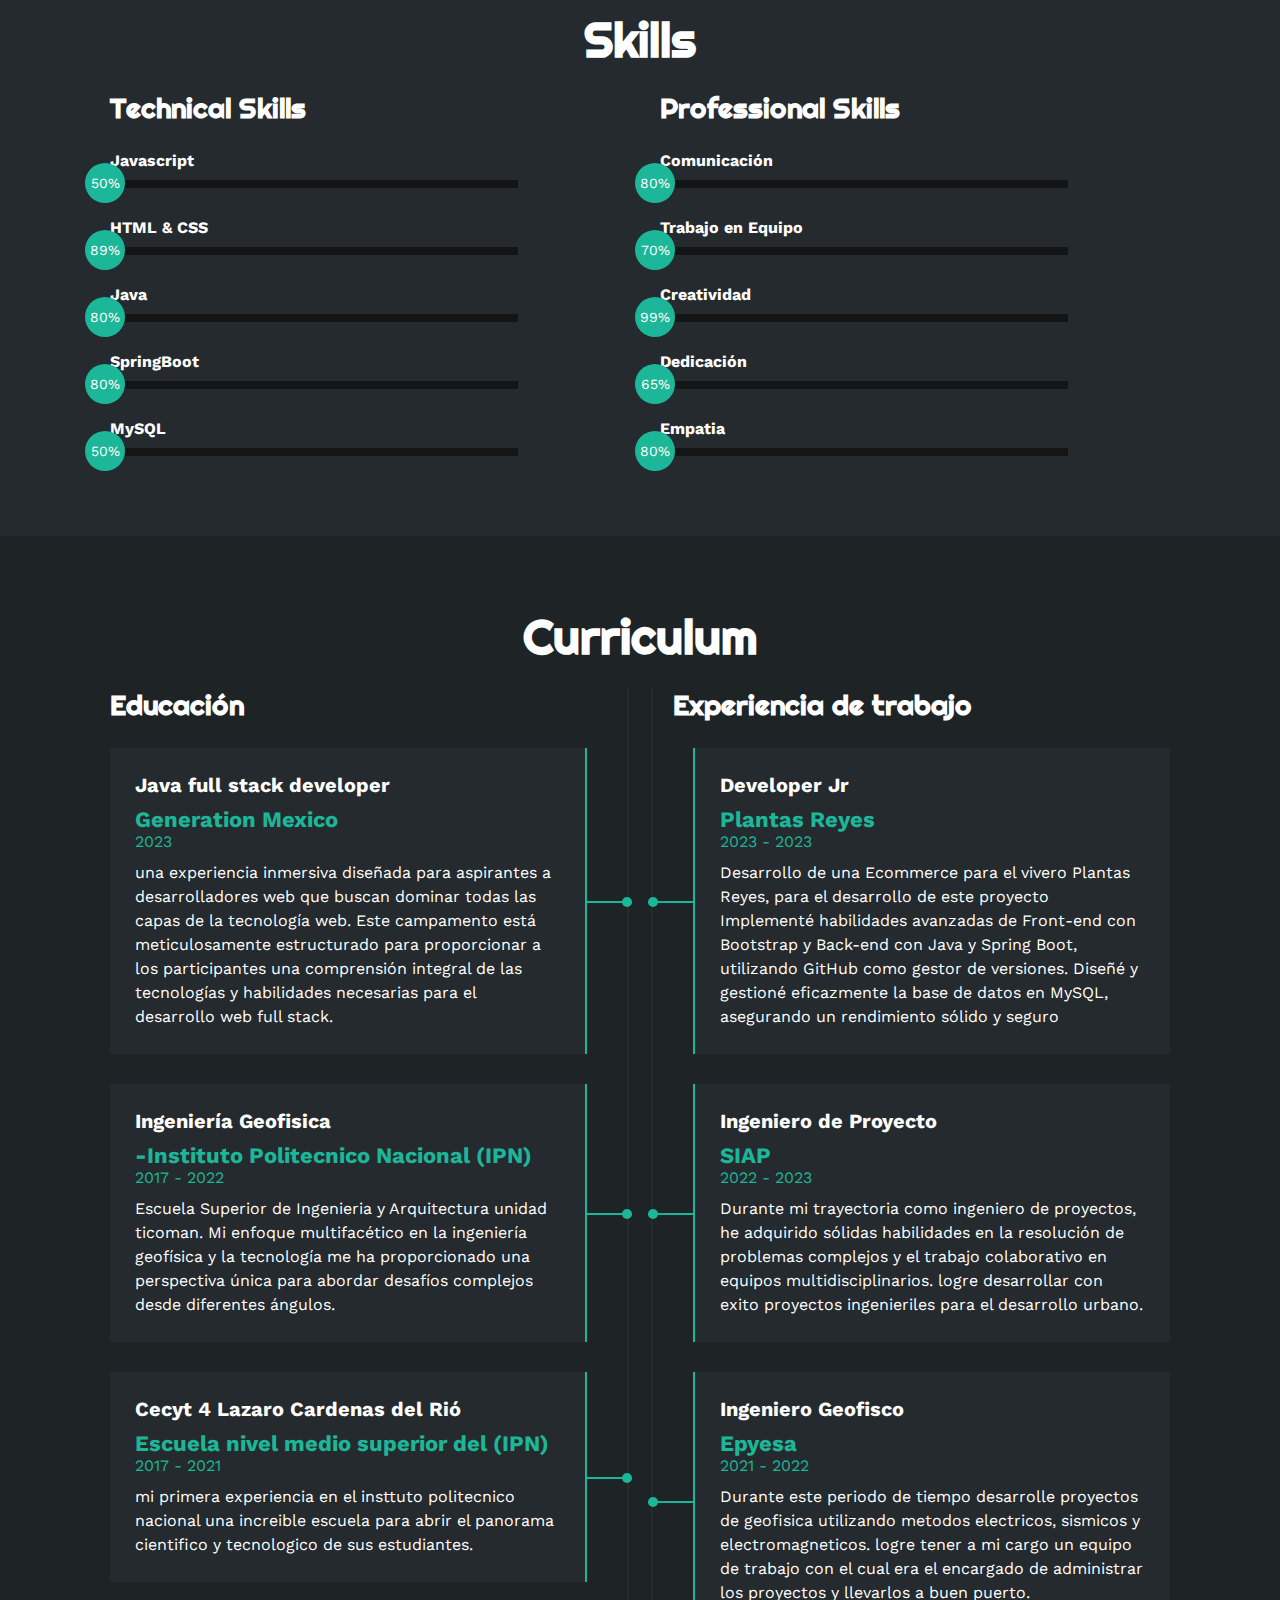
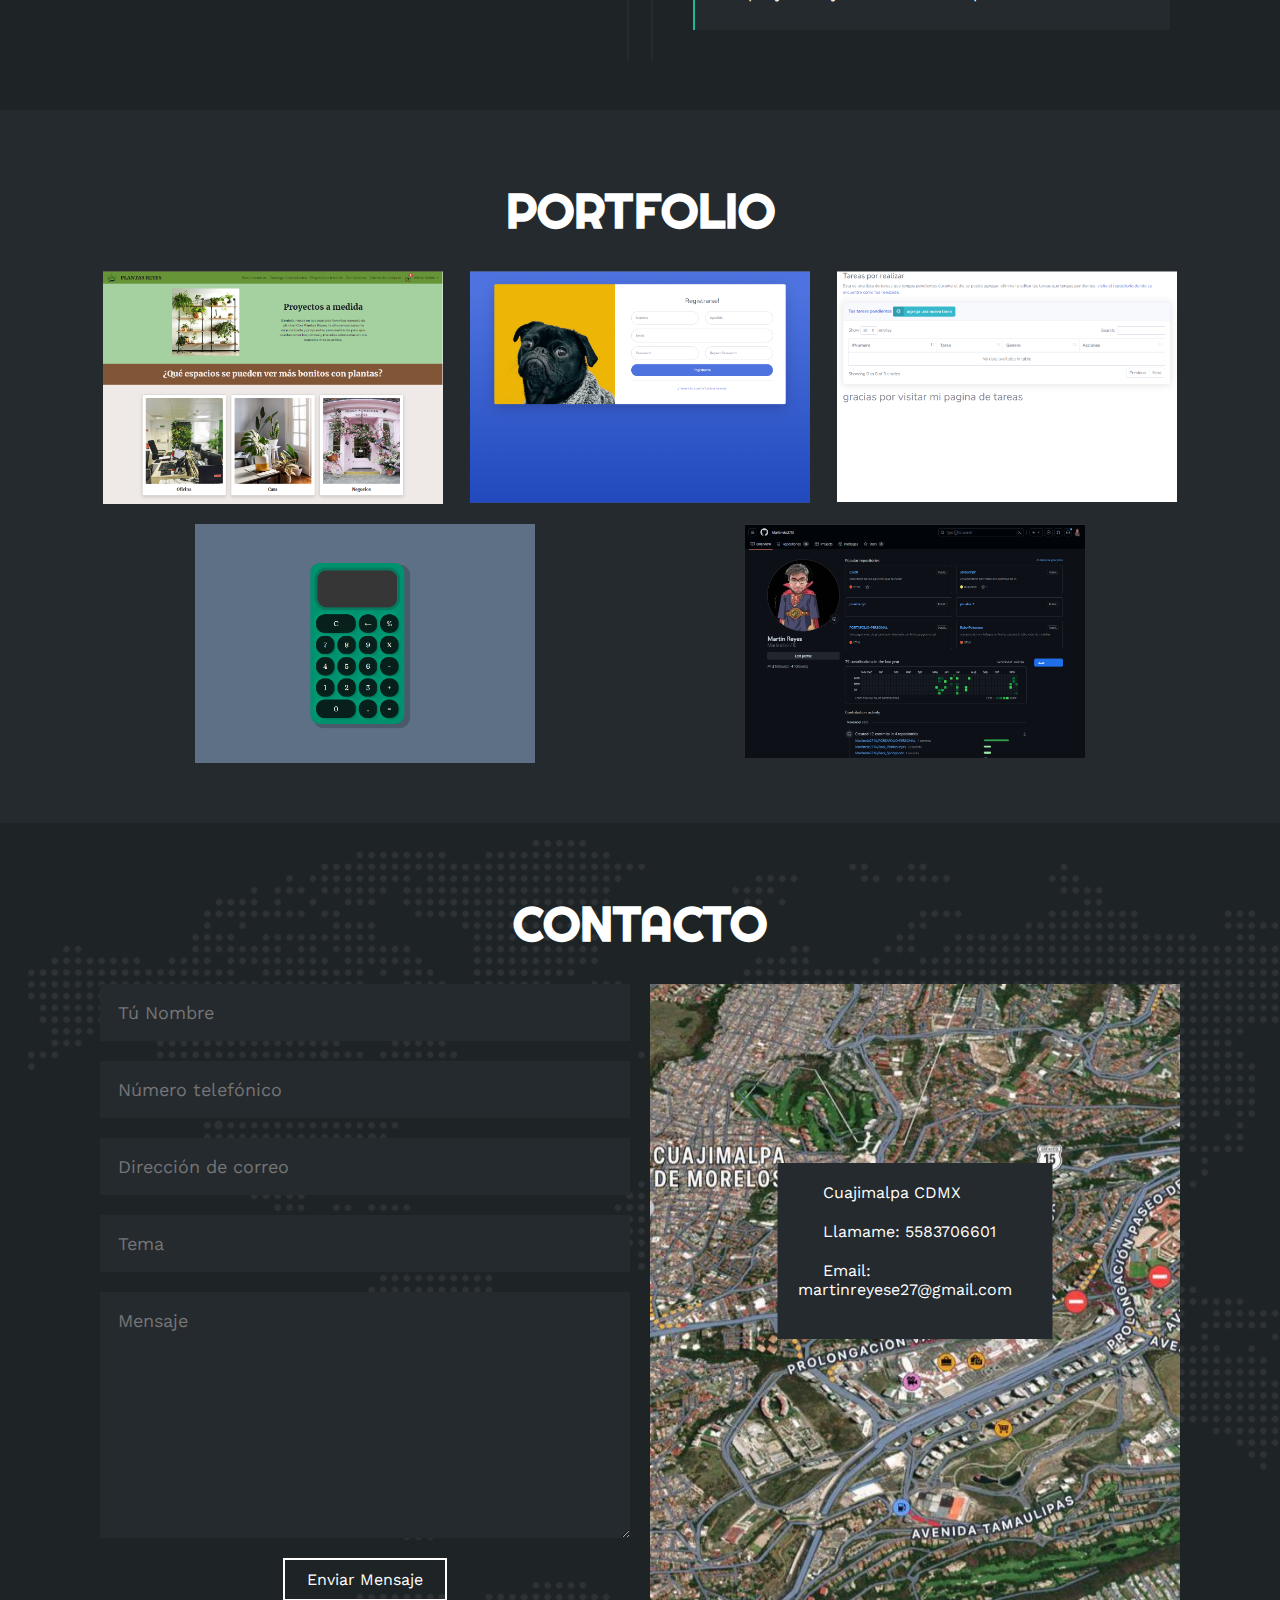
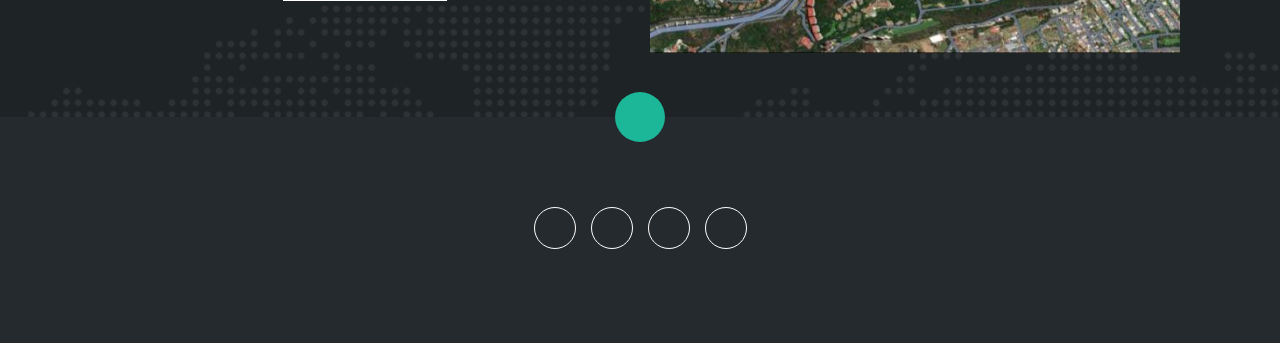
==== commit 22260cfb: "se agrega un nuevo formato con nuevas funciones" ====
--- a/index.html
+++ b/index.html
@@ -1,313 +1,441 @@
 <!DOCTYPE html>
-<html lang="en">
+<html lang="es">
 
 <head>
-  <meta charset="UTF-8">
-  <meta name="viewport" content="width=device-width, initial-scale=1.0">
-  <title>Document</title>
-  <link href="https://cdn.jsdelivr.net/npm/bootstrap@5.2.3/dist/css/bootstrap.min.css" rel="stylesheet"
-    integrity="sha384-rbsA2VBKQhggwzxH7pPCaAqO46MgnOM80zW1RWuH61DGLwZJEdK2Kadq2F9CUG65" crossorigin="anonymous" />
-  <link href="./styles/style.css" rel="stylesheet" />
-  <link rel="stylesheet" href="https://cdn.jsdelivr.net/npm/bootstrap-icons@1.10.2/font/bootstrap-icons.css" />
+    <meta charset="UTF-8">
+    <meta http-equiv="X-UA-Compatible" content="IE=edge">
+    <meta name="viewport" content="width=device-width, initial-scale=1.0">
+    <link rel="stylesheet" href="https://cdnjs.cloudflare.com/ajax/libs/font-awesome/6.1.2/css/all.min.css"
+        integrity="sha512-1sCRPdkRXhBV2PBLUdRb4tMg1w2YPf37qatUFeS7zlBy7jJI8Lf4VHwWfZZfpXtYSLy85pkm9GaYVYMfw5BC1A=="
+        crossorigin="anonymous" referrerpolicy="no-referrer" />
+    <title>Portfolio</title>
+    <link rel="stylesheet" href="estilo.css">
 </head>
 
 <body>
-  <!-- Navbar -->
-  <nav class="navbar navbar-expand-lg">
-    <div class="container-fluid containerNav">
-      <img class="rounded-circle" src="./assets/imagenes/martin-chido.png" width="60rem" alt="Plantas Reyes" />
-      <a class="title" href="./index.html">
-        <h3>Java Full Stack Developer</h3>
-      </a>
-      <button class="navbar-toggler" type="button" data-bs-toggle="collapse" data-bs-target="#navbarNav"
-        aria-controls="navbarNav" aria-expanded="false" aria-label="Toggle navigation">
-        <span class="navbar-toggler-icon"></span>
-      </button>
-
-      <div class="collapse navbar-collapse font-navbar" id="navbarNav">
-        <ul class="navbar-nav">
-
-          <li class="nav-item">
-            <a class="nav-link" href="#ingenieroMartin">Sobre mi</a>
-          </li>
-          <li class="nav-item">
-            <a class="nav-link" href="#proyectosPersonales">Portafolio de Proyectos</a>
-          </li>
-
-
-          <li class="nav-item dropdown">
-            <a class="nav-link dropdown-toggle" href="" role="button" data-bs-toggle="dropdown" aria-expanded="false">
-              Informacion de Contacto
+    <!-- MENU ENCABEZADO -->
+    <div class="contenedor-header">
+        <header>
+            <div class="logo">
+                <a href="#">Martin Reyes</a>
+            </div>
+            <nav id="nav">
+                <ul>
+                    <li><a href="#inicio" onclick="seleccionar()">INICIO</a></li>
+                    <li><a href="#sobremi" onclick="seleccionar()">SOBRE MI</a></li>
+                    <li><a href="#skills" onclick="seleccionar()">SKILLS</a></li>
+                    <li><a href="#curriculum" onclick="seleccionar()">CURRICULUM</a></li>
+                    <li><a href="#portfolio" onclick="seleccionar()">PORTFOLIO</a></li>
+                    <li><a href="#contacto" onclick="seleccionar()">CONTACTO</a></li>
+                </ul>
+            </nav>
+            <div class="nav-responsive" onclick="mostrarOcultarMenu()">
+                <i class="fa-solid fa-bars"></i>
+            </div>
+        </header>
+    </div>
+
+    <!-- SECCION INICIO -->
+    <section id="inicio" class="inicio">
+        <div class="contenido-banner">
+            <div class="contenedor-img">
+                <img src="img/martin-chido.png" alt="">
+            </div>
+            <h1>Martin Reyes</h1>
+            <h2>Java Full Stack Developer</h2>
+            <div class="redes">
+                <a href="https://www.facebook.com/profile.php?id=100007530722509"><i class="fa-brands fa-facebook-f"></i></a>
+                <a href="https://twitter.com/MartinReyese27"><i class="fa-brands fa-twitter"></i></a>
+                <a href="https://www.linkedin.com/in/martinreyesespino/"><i class="fa-brands fa-linkedin-in"></i></a>
+                <a href="https://github.com/Martinete2710"><i class="fa-brands fa-github"></i></a>
+            </div>
+        </div>
+    </section>
+
+    <!-- SECCION SOBRE MI -->
+    <section id="sobremi" class="sobremi">
+        <div class="contenido-seccion">
+            <h2>Sobre Mí</h2>
+            <p><span>Hola, soy Nick Perez.</span> Lorem ipsum dolor sit amet consectetur adipisicing elit. Quisquam unde
+                soluta minima necessitatibus, voluptas consectetur vero officiis quas, explicabo deleniti repellendus
+                aliquid debitis maiores numquam voluptate reprehenderit in delectus dolores.</p>
+
+            <div class="fila">
+                <!-- datos personales -->
+                <div class="col">
+                    <h3>Datos Personales</h3>
+                    <ul>
+                        <li>
+                            <strong>Cumpleaños</strong>
+                            27-10-1995
+                        </li>
+                        <li>
+                            <strong>Teléfono</strong>
+                            5583706601
+                        </li>
+                        <li>
+                            <strong>Email</strong>
+                            martinreyese27@gmail.com
+                        </li>
+                        <li>
+                            <strong>Website</strong>
+                            martinete2710.github.io
+
+                        </li>
+                        <li>
+                            <strong>Dirección</strong>
+                            Cuajimalpa CDMX
+                        </li>
+                        <li>
+                            <strong>Cargo</strong>
+                            <span>OPEN TO WORK</span>
+                        </li>
+                    </ul>
+                </div>
+
+                <!-- intereses -->
+                <div class="col">
+                    <h3>Intereses</h3>
+                    <div class="contenedor-intereses">
+                        <div class="interes">
+                            <i class="fa-solid fa-gamepad"></i>
+                            <span>JUEGOS</span>
+                        </div>
+                        <div class="interes">
+                            <i class="fa-solid fa-headphones"></i>
+                            <span>MUSICA</span>
+                        </div>
+                        <div class="interes">
+                            <i class="fa-solid fa-plane"></i>
+                            <span>VIAJAR</span>
+                        </div>
+                        <div class="interes">
+                            <i class="fa-solid fa-person-hiking"></i>
+                            <span>DEPORTE</span>
+                        </div>
+                        <div class="interes">
+                            <i class="fa-solid fa-book"></i>
+                            <span>LIBROS</span>
+                        </div>
+                        <div class="interes">
+                            <i class="fa-solid fa-car"></i>
+                            <span>AUTOS</span>
+                        </div>
+                        <div class="interes">
+                            <i class="fa-solid fa-camera"></i>
+                            <span>FOTOS</span>
+                        </div>
+
+                    </div>
+                </div>
+            </div>
+            <a href="./documents/MartinReyesCV.pdf" download="MartinReyesCV.pdf">
+                <button>
+                    Descargar CV <i class="fa-solid fa-download"></i>
+                    <span class="overlay"></span>
+                </button>
             </a>
-            <ul class="dropdown-menu">
-              <li><a class="dropdown-item" href="./assets/Documents/CurriculumMartinReyes.pdf"
-                  download="CurriculumMartinReyes.pdf">Descarga mi Curriculum</a></li>
-
-              <li>
-                <a class="dropdown-item" href="https://www.linkedin.com/in/martinreyesespino/">Visita mi Linkedin</a>
-              </li>
-
-            </ul>
-          </li>
-
-          <li class="nav-item">
-          <li class="nav-item">
-            <a class="nav-link" href="." id="carritoIcon">
-              <img src="./assets/icons/seo.png" id="iconoCarrito" alt="iconoCarrito">
+        </div>
+    </section>
+
+    <!-- SECCION SKILLS -->
+    <section class="skills" id="skills">
+        <div class="contenido-seccion">
+            <h2>Skills</h2>
+            <div class="fila">
+                <!-- Technical Skill -->
+                <div class="col">
+                    <h3>Technical Skills</h3>
+                    <div class="skill">
+                        <span>Javascript</span>
+                        <div class="barra-skill">
+                            <div class="progreso">
+                                <span>50%</span>
+                            </div>
+                        </div>
+                    </div>
+                    <div class="skill">
+                        <span>HTML & CSS</span>
+                        <div class="barra-skill">
+                            <div class="progreso">
+                                <span>89%</span>
+                            </div>
+                        </div>
+                    </div>
+                    <div class="skill">
+                        <span>Java</span>
+                        <div class="barra-skill">
+                            <div class="progreso">
+                                <span>80%</span>
+                            </div>
+                        </div>
+                    </div>
+                    <div class="skill">
+                        <span>SpringBoot</span>
+                        <div class="barra-skill">
+                            <div class="progreso">
+                                <span>80%</span>
+                            </div>
+                        </div>
+                    </div>
+                    <div class="skill">
+                        <span>MySQL</span>
+                        <div class="barra-skill">
+                            <div class="progreso">
+                                <span>50%</span>
+                            </div>
+                        </div>
+                    </div>
+                </div>
+                <!-- Professional Skills -->
+                <div class="col">
+                    <h3>Professional Skills</h3>
+                    <div class="skill">
+                        <span>Comunicación</span>
+                        <div class="barra-skill">
+                            <div class="progreso">
+                                <span>80%</span>
+                            </div>
+                        </div>
+                    </div>
+                    <div class="skill">
+                        <span>Trabajo en Equipo</span>
+                        <div class="barra-skill">
+                            <div class="progreso">
+                                <span>70%</span>
+                            </div>
+                        </div>
+                    </div>
+                    <div class="skill">
+                        <span>Creatividad</span>
+                        <div class="barra-skill">
+                            <div class="progreso">
+                                <span>99%</span>
+                            </div>
+                        </div>
+                    </div>
+                    <div class="skill">
+                        <span>Dedicación</span>
+                        <div class="barra-skill">
+                            <div class="progreso">
+                                <span>65%</span>
+                            </div>
+                        </div>
+                    </div>
+                    <div class="skill">
+                        <span>Empatia</span>
+                        <div class="barra-skill">
+                            <div class="progreso">
+                                <span>80%</span>
+                            </div>
+                        </div>
+                    </div>
+                </div>
+            </div>
+        </div>
+    </section>
+
+    <!-- SECCION CURRICULUM -->
+    <section id="curriculum" class="curriculum">
+        <div class="contenido-seccion">
+            <h2>Curriculum</h2>
+            <div class="fila">
+                <div class="col izquierda">
+                    <h3>Educación</h3>
+                    <div class="item izq">
+                        <h4>Java full stack developer</h4>
+                        <span class="casa">Generation Mexico</span>
+                        <span class="fecha">2023</span>
+                        <p>una experiencia inmersiva diseñada para aspirantes a desarrolladores web que buscan dominar
+                            todas las capas de la tecnología web. Este campamento está meticulosamente estructurado para
+                            proporcionar a los participantes una comprensión integral de las tecnologías y habilidades
+                            necesarias para el desarrollo web full stack.</p>
+                        <div class="conectori">
+                            <div class="circuloi"></div>
+                        </div>
+                    </div>
+                    <div class="item izq">
+                        <h4> Ingeniería Geofisica</h4>
+                        <span class="casa">-Instituto Politecnico Nacional (IPN)</span>
+                        <span class="fecha">2017 - 2022</span>
+                        <p> Escuela Superior de Ingenieria y Arquitectura unidad ticoman.
+                            Mi enfoque multifacético en la ingeniería geofísica y la tecnología me ha
+                            proporcionado una perspectiva única para abordar desafíos complejos desde
+                            diferentes ángulos.
+                        </p>
+                        <div class="conectori">
+                            <div class="circuloi"></div>
+                        </div>
+                    </div>
+                    <div class="item izq">
+                        <h4>Cecyt 4 Lazaro Cardenas del Rió</h4>
+                        <span class="casa">Escuela nivel medio superior del (IPN)</span>
+                        <span class="fecha">2017 - 2021</span>
+                        <p>mi primera experiencia en el insttuto politecnico nacional una increible escuela para abrir
+                            el panorama cientifico y tecnologico de sus estudiantes.</p>
+                        <div class="conectori">
+                            <div class="circuloi"></div>
+                        </div>
+                    </div>
+                </div>
+
+                <div class="col derecha">
+                    <h3>Experiencia de trabajo</h3>
+                    <div class="item der">
+                        <h4>Developer Jr</h4>
+                        <span class="casa">Plantas Reyes</span>
+                        <span class="fecha">2023 - 2023</span>
+                        <p>Desarrollo de una Ecommerce para el vivero Plantas Reyes, para el desarrollo de
+                            este proyecto
+                            Implementé habilidades avanzadas de Front-end con Bootstrap y Back-end con
+                            Java y Spring Boot, utilizando GitHub como gestor de versiones.
+                            Diseñé y gestioné eficazmente la base de datos en MySQL, asegurando un
+                            rendimiento sólido y seguro</p>
+                        <div class="conectord">
+                            <div class="circulod"></div>
+                        </div>
+                    </div>
+                    <div class="item der">
+                        <h4>Ingeniero de Proyecto</h4>
+                        <span class="casa">SIAP</span>
+                        <span class="fecha">2022 - 2023</span>
+                        <p>Durante mi trayectoria como ingeniero de proyectos, he adquirido sólidas
+                            habilidades en la resolución de problemas complejos y el trabajo colaborativo
+                            en equipos multidisciplinarios. logre desarrollar con exito proyectos
+                            ingenieriles para el desarrollo urbano.</p>
+                        <div class="conectord">
+                            <div class="circulod"></div>
+                        </div>
+                    </div>
+                    <div class="item der">
+                        <h4>Ingeniero Geofisco </h4>
+                        <span class="casa">Epyesa</span>
+                        <span class="fecha">2021 - 2022</span>
+                        <p>Durante este periodo de tiempo desarrolle proyectos de geofisica utilizando
+                            metodos electricos, sismicos y electromagneticos. logre tener a mi cargo un
+                            equipo de trabajo con el cual era el encargado de administrar los proyectos y
+                            llevarlos a buen puerto.</p>
+                        <div class="conectord">
+                            <div class="circulod"></div>
+                        </div>
+                    </div>
+                </div>
+            </div>
+        </div>
+    </section>
+
+    <!-- SECCION PORTFOLIO -->
+    <section id="portfolio" class="portfolio">
+        <div class="contenido-seccion">
+            <h2>PORTFOLIO</h2>
+            <div class="galeria">
+                <div class="proyecto">
+                    <a download="#" href="https://github.com/Martinete2710/ECOMMERCE_PLANTAS_REYES">
+                        <img src="img/proyectosPR.png" alt="">
+                        <div class="overlay">
+                            <h3>Ecommerce Plantas Reyes</h3>
+                            <p>visita el proyecto</p>
+                    </a>
+                </div>
+            </div>
+
+            <div class="proyecto">
+                <a href="https://github.com/Martinete2710/Back_Springboot">
+                    <img src="img/Springboot.png" alt="">
+                    <div class="overlay">
+                        <h3>Proyecto SpringBoot</h3>
+                        <p>visitalo</p>
+                </a>
+            </div>
+        </div>
+        <div class="proyecto">
+            <a href="https://github.com/Martinete2710">
+                <img src="img/todoList.png" alt="">
+                <div class="overlay">
+                    <h3>TodoList</h3>
+                    <p>visita el proyecto</p>
             </a>
-          </li>
-          </li>
-      </div>
-    </div>
-  </nav>
-  <!--fin del navbar-->
-
-  <div class="container-fluid m-0">
-    <div class="card mb-3  border-0 m-0 segundaTarjeta" id="cardMargen" style="max-width: 100vw; margin: 0;">
-      <div class="row g-0 border-0">
-        <div class="col-md-4  border-0">
-          <!-- <img src="../assets/imagenes/MartinGeofisica.jpg" class="img-fluid rounded-start" alt="..."> -->
-          <img src="./assets/imagenes/martin-chido.png" class="img-thumbnail border-0" id="imgmartinipn" alt="...">
-        </div>
-        <div class="col-md-8 border-0">
-          <div class="card-body  border-0 ">
-            <div class="infoMartin">
-              <div class="nombre border-0">
-                <h1>Desarrollador<span> Martin</span> Reyes</h1>
-              </div>
-              <br>
-              <p class="texto">Hola gracias por visitar mi portafolio
-                <br><br>
-                Buenos días/tardes/noches a todos. Es un placer estar aquí compartiendo un vistazo a mi trayectoria y
-                pasiones. Mi nombre es Martin Reyes, y me complace presentarles un recorrido por mi formación y
-                experiencias que han marcado mi camino.
-              </p>
-              <p class="texto">
-                Mi viaje académico y profesional refleja la unión armoniosa entre la admiración por la Tierra y el
-                entusiasmo por la tecnología. Agradezco la oportunidad de compartir mi historia con ustedes y estoy
-                ansioso por explorar nuevas fronteras que combinen lo mejor de ambos mundos en los próximos capítulos de
-                mi carrera. ¡Gracias!
-              </p>
-              <a href="./assets/Documents/CurriculumMartinReyes.pdf" download="CurriculumMartinReyes.pdf">
-                <button class="botoncv">Descarga mi CV</button>
-              </a>
-            </div>
-          </div>
-        </div>
-      </div>
-    </div>
-  </div>
-
-
-  <!--otra tarjeta invertida-->
-  <div class="container-fluid m-0" id="ingenieroMartin">
-    <div class="card mb-3  border-0 m-0 segundaTarjeta" id="cardMargen" style="max-width: 100vw; margin: 0;">
-      <div class="row g-0 border-0 segundaTarjeta">
-
-        <div class="col-md-8 border-0 segundaTarjeta">
-          <div class="card-body segundaTarjeta border-0 ">
-
-            <div class="infoMartin1">
-              <div id="tituloIngeniero" class="nombre segundaTarjeta border-0">
-                <h1 class="segundaTarjeta" id="tituloIngeniero">Ingeniero<span class="segundaTarjeta"> Martin</span>
-                  Reyes</h1>
-              </div>
-              <br>
-              <p class="texto" id="segundaTarjeta">
-                Opté por estudiar Ingeniería Geofísica motivado por un profundo amor y respeto hacia la naturaleza y la
-                Tierra. Desde temprana edad, siempre me fascinó el vasto y diverso mundo que nos rodea. Quería
-                comprender
-                los misterios detrás de los fenómenos naturales y contribuir a la preservación de nuestro entorno.
-
-              </p>
-
-              <p class="texto" id="segundaTarjeta">Mi conexión con la tecnología se remonta a mi infancia, donde mi
-                padre
-                se convirtió en mi guía en este emocionante viaje. A medida que crecí, esta fascinación por la
-                tecnología
-                se tradujo en un interés particular por el desarrollo web. Aprendí a apreciar la habilidad de crear
-                experiencias digitales significativas y funcionales. El desarrollo web se convirtió en una extensión
-                natural de mi amor por la tecnología, permitiéndome combinar la creatividad con la precisión técnica.
-
-              </p>
-              <p class="texto" id="segundaTarjeta"> Hoy en día, encuentro una maravillosa síntesis en mi vida, donde la
-                Ingeniería Geofísica y el Desarrollo Web convergen. Mi formación geofísica alimenta mi deseo de
-                comprender
-                y preservar la naturaleza, mientras que mi habilidad en desarrollo web me permite contribuir a la
-                evolución tecnológica.</p>
-
-            </div>
-          </div>
-        </div>
-        <div class="col-md-4  border-0">
-          <img src="./assets/imagenes/MartinGeofisica.jpg" class="img-thumbnail border-0" id="imgmartinIng" alt="...">
-        </div>
-      </div>
-    </div>
-  </div>
-
-
-
-  <!--proyectos personales-->
-  <div class="container-fluid m-0" id="proyectosPersonales">
-    <div class="col-md-12 border-0">
-      <div class="card-body  border-0 ">
-        <div class="infoMartin">
-          <div class="nombre border-0">
-            <h1>Java<span> Full Stack</span> Developer </h1>
-          </div>
-          <p class="texto">
-            <br><br>
-            En la actualidad, me encuentro inmerso en una continua fase de formación con el objetivo de alcanzar la
-            excelencia como desarrollador Java Full Stack. Te extiendo una cordial invitación para explorar mis
-            proyectos
-            más recientes, donde podrás obtener una visión detallada de mi desarrollo tanto personal como profesional en
-            este ámbito.
-            <hr>
-          </p>
-          <h1>
-            <span>PROYECTOS PERSONALES</span>
-          </h1>
-          <div class="row row-cols-1 row-cols-md-3 g-4">
-            <div class="col">
-              <div class="card h-100">
-                <div id="carouselExample" class="carousel slide">
-                  <div class="carousel-inner">
-                    <div class="carousel-item active">
-                      <img src="./assets/imagenes/proyectosPR.png" class="d-block w-100" alt="...">
-                    </div>
-                    <div class="carousel-item">
-                      <img src="./assets/imagenes/resgitroPR.png" class="d-block w-100" alt="...">
-                    </div>
-                    <div class="carousel-item">
-                      <img src="./assets/imagenes/sobreNosotrosPR.png" class="d-block w-100" alt="...">
-                    </div>
-                    <div class="carousel-item">
-                      <img src="./assets/imagenes/contactanosPR.png" class="d-block w-100" alt="...">
-                    </div>
-                  </div>
-                  <button class="carousel-control-prev" type="button" data-bs-target="#carouselExample"
-                    data-bs-slide="prev">
-                    <span class="carousel-control-prev-icon" aria-hidden="true"></span>
-                    <span class="visually-hidden">Previous</span>
-                  </button>
-                  <button class="carousel-control-next" type="button" data-bs-target="#carouselExample"
-                    data-bs-slide="next">
-                    <span class="carousel-control-next-icon" aria-hidden="true"></span>
-                    <span class="visually-hidden">Next</span>
-                  </button>
-                </div>
-                <div class="card-body" id="bodyCard">
-                  <h5 class="card-title" style="color:#E8AA42;">Ecommerce PLantas Reyes</h5>
-                  <p class="card-text" style="color: aliceblue;">El proyecto mas robusto hasta ahora es un Ecommerce
-                    para plantas reyes el cual aun no se logra desplegar pero cuenta con muchas funcionalidades desde el
-                    frontend con bootstrapy el backend con java, springboot y MySQL.
-                    <br><br>
-                    te invito a visitar mi repositorio tanto de frontend como de backend y estar al pendiente del
-                    proximo despliegue.
-                    <hr>
-                    <a download="" href="https://github.com/Martinete2710/ECOMMERCE_PLANTAS_REYES">
-                      <button class="botoncv">Repo Front
-                      </button>
-                    </a>
-                    <a download="" href="https://github.com/Martinete2710/Back_PlantasReyes">
-                      <button class="botoncv">Repo Back
-                      </button>
-                    </a>
-                  </p>
-                </div>
-              </div>
-            </div>
-            <div class="col">
-              <div class="card h-100">
-                <img src="./assets/imagenes/calculadora.png" class="card-img-top" alt="...">
-                <div class="card-body" id="bodyCard">
-                  <h5 class="card-title" style="color:#E8AA42;">Calculadora con JavaScript</h5>
-                  <p class="card-text" style="color: aliceblue;">Es una calculadora programada con logica en JavaScript
-                    puede realizar funciones
-                    simples de una calculadora cotidiana, pero me ayudo bastante en aprender la logica de programacion.
-                    <hr>
-                    <a download="" href="https://martinete2710.github.io/Calculadora/">
-                      <button class="botoncv">Verifica su funcion
-                      </button>
-                    </a>
-                  </p>
-                </div>
-              </div>
-            </div>
-            <div class="col">
-              <div class="card h-100">
-                <img src="./assets/imagenes/github.png" id="imagenGit" class="card-img-top" alt="...">
-                <div class="card-body" id="bodyCard">
-                  <h5 class="card-title" style="color:#E8AA42;">Repositorio de GitHub</h5>
-                  <p class="card-text" style="color: aliceblue;">
-
-                    En el podran encontrar proyectos tanto de JavaScript asi como proyectos mas
-                    recientes en el ambito del backend con java y springboot.
-                    <hr>
-                    <a download="" href="https://github.com/Martinete2710">
-                      <button class="botoncv">Visita el Repositorio</button>
-                    </a>
-                  </p>
-                </div>
-              </div>
-            </div>
-            <div class="col">
-              <div class="card h-100">
-                <img src="./assets/imagenes/Springboot.png" id="imagenGit" class="card-img-top" alt="...">
-                <div class="card-body" id="bodyCard">
-                  <h5 class="card-title" style="color:#E8AA42;">API Gestion de usuarios Springboot Java</h5>
-                  <p class="card-text" style="color: aliceblue;"> BACK!! Se realizo los servicios rest para la creacion
-                    de usuarios, asi como la
-                    creacion de su base de datos y la forma de guardar las contraseñas con un token diferente para
-                    implementar seguridad asi como un JWT para crear una sesion con un token.
-                    <br><br>
-                    la base de datos fue creada con MySQL.
-                    <hr>
-                    <a download="" href="https://github.com/Martinete2710/Back_Springboot">
-                      <button class="botoncv">Visita el proyecto</button>
-                    </a>
-                  </p>
-                </div>
-              </div>
-            </div>
-            <div class="col">
-              <div class="card h-100">
-                <img src="./assets/imagenes/todoList.png" id="imagenGit" class="card-img-top" alt="...">
-                <div class="card-body" id="bodyCard">
-                  <h5 class="card-title" style="color:#E8AA42;">To do List desde API</h5>
-                  <p class="card-text" style="color: aliceblue;">
-                    se creo una API la cual fue echa con java y springboot asi como una base de datos en MySQL la
-                    cual tambien podria ser implementada con una base en memoria como es H2.
-                    <br><br>
-                    API que es consumida con fetch en JavaScript y mostrada con el manejo del DOM.
-                    <hr>
-                    <a download="" href="https://github.com/Martinete2710">
-                      <button class="botoncv">Visita el proyecto</button>
-                    </a>
-                  </p>
-                </div>
-              </div>
-            </div>
-          </div>
-        </div>
-      </div>
-    </div>
-  </div>
-
-
-
-
-
-
-
-
-  <script src="https://cdn.jsdelivr.net/npm/@popperjs/core@2.11.6/dist/umd/popper.min.js"
-    integrity="sha384-oBqDVmMz9ATKxIep9tiCxS/Z9fNfEXiDAYTujMAeBAsjFuCZSmKbSSUnQlmh/jp3"
-    crossorigin="anonymous"></script>
-  <script src="https://cdn.jsdelivr.net/npm/bootstrap@5.2.3/dist/js/bootstrap.min.js"
-    integrity="sha384-cuYeSxntonz0PPNlHhBs68uyIAVpIIOZZ5JqeqvYYIcEL727kskC66kF92t6Xl2V"
-    crossorigin="anonymous"></script>
+        </div>
+        </div>
+        <div class="proyecto">
+            <a href="https://martinete2710.github.io/Calculadora/">
+                <img src="img/calculadora.png" alt="">
+                <div class="overlay">
+                    <h3>Calculadora JS</h3>
+                    <p>visita su funcionalidad</p>
+            </a>
+        </div>
+        </div>
+        <div class="proyecto">
+            <a href="https://github.com/Martinete2710">
+                <img src="img/github.png" alt="">
+                <div class="overlay">
+                    <h3>Repositorio GitHub</h3>
+                    <p>visitalo</p>
+            </a>
+        </div>
+        </div>
+        </div>
+        </div>
+    </section>
+
+    <!-- SECCION CONTACTO -->
+    <section id="contacto" class="contacto">
+        <div class="contenido-seccion">
+            <h2>CONTACTO</h2>
+            <div class="fila">
+                <!-- Formulario -->
+                <div class="col">
+                    <form action="https://formsubmit.co/martinreyese27@gmail.com" method="POST">
+                    <input type="text" name="nombre" placeholder="Tú Nombre">
+                    <input type="text" name="telefono" placeholder="Número telefónico">
+                    <input type="text" name="correo" placeholder="Dirección de correo">
+                    <input type="text" name="tema" placeholder="Tema">
+                    <textarea name="texto" id="" cols="30" rows="10" placeholder="Mensaje"></textarea>
+                    <button type="submit">
+                        Enviar Mensaje<i class="fa-solid fa-paper-plane"></i>
+                        <span class="overlay"></span>
+                    </button>
+                </form>
+                </div>
+                <!-- Mapa -->
+                <div class="col">
+                    <img src="img/santafe.jpg" alt="">
+                    <div class="info">
+                        <ul>
+                            <li>
+                                <i class="fa-solid fa-location-dot"></i>
+                                Cuajimalpa CDMX
+                            </li>
+                            <li>
+                                <i class="fa-solid fa-mobile-screen"></i>
+                                Llamame: 5583706601
+                            </li>
+                            <li>
+                                <i class="fa-solid fa-envelope"></i>
+                                Email: martinreyese27@gmail.com
+                            </li>
+                        </ul>
+                    </div>
+                </div>
+            </div>
+        </div>
+    </section>
+
+    <!-- footer -->
+    <footer>
+        <a href="#inicio" class="arriba">
+            <i class="fa-solid fa-angles-up"></i>
+        </a>
+        <div class="redes">
+            <a href="https://www.facebook.com/profile.php?id=100007530722509"><i class="fa-brands fa-facebook-f"></i></a>
+            <a href="https://twitter.com/MartinReyese27"><i class="fa-brands fa-twitter"></i></a>
+            <a href="https://www.linkedin.com/in/martinreyesespino/"><i class="fa-brands fa-linkedin-in"></i></a>
+            <a href="https://github.com/Martinete2710"><i class="fa-brands fa-github"></i></a>
+        </div>
+    </footer>
+
+    <script src="script.js"></script>
 </body>
 
 </html>--- a/estilo.css
+++ b/estilo.css
@@ -0,0 +1,718 @@
+@import url('https://fonts.googleapis.com/css2?family=Righteous&family=Work+Sans:wght@100;300;400;600;800&display=swap');
+*{
+    box-sizing: border-box;
+    font-family: 'Work Sans';
+    margin: 0;
+    padding: 0;
+}
+html{
+    /* me permite deslizar cuando hago clic en los links del menu */
+    scroll-behavior: smooth;
+}
+/* MENU */
+.contenedor-header{
+    background: #1e2326;
+    position: fixed;
+    width: 100%;
+    top: 0;
+    left: 0;
+    z-index: 99;
+}
+.contenedor-header header{
+    max-width: 1100px;
+    margin: auto;
+    display: flex;
+    justify-content: space-between;
+    align-items: center;
+    padding: 15px 20px;
+}
+.contenedor-header header .logo a{
+    font-family: 'Righteous';
+    font-size: 36px;
+    color: #1CB698;
+    text-decoration: none;
+}
+.contenedor-header header ul{
+    display: flex;
+    list-style: none;
+}
+.contenedor-header header nav ul li a{
+    text-align: none;
+    color: #fff;
+    margin: 0 15px;
+    padding: 3px;
+    transition: .5s;
+    text-decoration: none;
+}
+.contenedor-header header nav ul li a:hover{
+    color: #1CB698;
+}
+.nav-responsive{
+    background-color: #1CB698;
+    color:#fff;
+    padding: 5px 10px;
+    border-radius: 5px;
+    cursor: pointer;
+    display: none;
+}
+/* SECCION I N I C I O */
+.inicio{
+    background: linear-gradient(to top, rgba(30,35,38,.8), rgba(30,35,38,1)),
+    url(img/fondo.jpg);
+    background-size: cover;
+    height: 100vh;
+    color: #fff;
+    display: flex;
+    align-items: center;
+}
+.inicio .contenido-banner{
+    padding: 20px;
+    background-color: #1e2326;
+    max-width: 350px;
+    margin: auto;
+    text-align: center;
+    border-radius: 40px;
+}
+.inicio .contenido-banner img{
+    margin-top: 40px;
+    border: 10px solid #1CB698;
+    display: block;
+    width: 80%;
+    margin: auto;
+    border-radius: 100%;
+}
+.inicio .contenido-banner h1{
+    margin-top: 40px;
+    font-size: 42px;
+    font-family: 'Righteous';
+}
+.inicio .contenido-banner h2{
+    font-size: 15px;
+    font-weight: normal;
+}
+.inicio .contenido-banner .redes a{
+    color: #fff;
+    display: inline-block;
+    text-decoration: none;
+    border: 1px solid #fff;
+    border-radius: 100%;
+    width: 42px;
+    height: 42px;
+    line-height: 42px;
+    margin: 40px 5px;
+    font-size: 20px;
+    transition: .3s;
+}
+.inicio .contenido-banner .redes a:hover{
+    background-color: #1CB698;
+}
+.sobremi{
+    background-color: #1e2326;
+    color: #fff;
+    padding: 50px 20px;
+}
+.sobremi .contenido-seccion{
+    max-width: 1100px;
+    margin: auto;
+}
+.sobremi h2{
+    font-size: 48px;
+    font-family: 'Righteous';
+    text-align: center;
+    padding: 20px 0;
+
+}
+.sobremi .contenido-seccion p{
+    font: 18px;
+    line-height: 22px;
+    margin-bottom: 20px;
+}
+.sobremi .contenido-seccion p span{
+    color: #1CB698;
+    font-weight: bold;
+}
+.sobremi .fila{
+    display: flex;
+}
+.sobremi .fila .col
+{
+    width: 50%;
+}
+.sobremi .fila .col h3{
+    font-size: 28px;
+    font-family: 'Righteous';
+    margin-bottom: 25px;
+}
+.sobremi .fila .col ul{
+    list-style: none;
+}
+.sobremi .fila .col ul li{
+    margin: 12px 0;
+}
+.sobremi .fila .col ul li strong{
+    display: inline-block;
+    color: #1CB698;
+    width: 130px;
+}
+.sobremi .fila .col ul li span{
+    background-color: #1CB698;
+    padding: 3px;
+    font-weight: bold;
+    border-radius: 5px;
+}
+.sobremi .fila .col .contenedor-intereses{
+    display: flex;
+    flex-wrap: wrap;
+}
+.sobremi .fila .col .contenedor-intereses .interes{
+    width: 100px;
+    height: 100px;
+    background-color: #252A2E;
+    border-radius: 10px;
+    margin: 0 15px 15px 0;
+    display: flex;
+    flex-direction: column;
+    align-items: center;
+    justify-content: center;
+    transition: .3s;
+}.sobremi .fila .col .contenedor-intereses .interes:hover{
+    background-color: #1CB698;
+}
+.sobremi .fila .col .contenedor-intereses .interes i{
+    font-size: 30px;
+    margin-bottom: 10px;
+}
+.sobremi button{
+    cursor: pointer;
+    background-color: transparent;
+    border: 2px solid #fff;
+    width: fit-content;
+    display: block;
+    margin: 20px auto;
+    padding: 10px 22px;
+    font-size: 16px;
+    color: #fff;
+    position: relative;
+    z-index: 10;
+}
+.sobremi button .overlay{
+    position: absolute;
+    top: 0;
+    left: 0;
+    width: 0;
+    height: 100%;
+    background-color: #1CB698;
+    z-index: -1;
+    transition: 1s;
+}
+.sobremi button:hover .overlay{
+    width: 100%;
+}
+/* SECCION S K I L L S */
+.skills{
+    background-color: #252A2E;
+    color: #fff;
+    padding: 50px 20px;
+}
+.skills .contenido-seccion{
+    max-width: 1100px;
+    margin: auto;
+}
+.skills h2{
+    font-size: 48px;
+    font-family: 'Righteous';
+    text-align: center;
+    padding: 20px 0;
+
+}
+.skills .fila{
+    display: flex;
+}
+.skills .fila .col{
+    width: 50%;
+    padding: 0 20px;
+}
+.skills .fila .col h3{
+    font-size: 28px;
+    font-family: 'Righteous';
+    margin-bottom: 25px;
+}
+.skills .skill > span{
+    font-weight: bold;
+    display: block;
+    margin-bottom: 10px;
+}
+.skills .skill .barra-skill{
+    height: 8px;
+    width: 80%;
+    background-color: #131517;
+    position: relative;
+    margin-bottom: 30px;
+}
+.skills .skill .progreso{
+    background-color: #1CB698;
+    position: absolute;
+    top: 0;
+    left: 0;
+    height: 8px;
+}
+.skills .skill .barra-skill span{
+    position: absolute;
+    height: 40px;
+    width: 40px;
+    background-color: #1CB698;
+    border-radius: 50px;
+    line-height: 40px;
+    text-align: center;
+    top: -17px;
+    right: -15px;
+    font-size: 14px;
+}
+/* Estas clases se agregaran dinamicamente mediante javascript */
+.skills .skill .javascript{
+    width: 0%;
+    animation: 2s javascript forwards;
+}
+@keyframes javascript {
+    0%{width: 0%;}
+    100%{width: 50%;}
+}
+
+.skills .skill .htmlcss{
+    width: 0%;
+    animation: 2s htmlcss forwards;
+}
+@keyframes htmlcss {
+    0%{width: 0%;}
+    100%{width: 89%;}
+}
+
+.skills .skill .java{
+    width: 0%;
+    animation: 2s photoshop forwards;
+}
+@keyframes photoshop {
+    0%{width: 0%;}
+    100%{width: 80%;}
+}
+
+.skills .skill .springBoot{
+    width: 0%;
+    animation: 2s wordpress forwards;
+}
+@keyframes wordpress {
+    0%{width: 0%;}
+    100%{width: 80%;}
+}
+
+.skills .skill .MySQL{
+    width: 0%;
+    animation: 2s drupal forwards;
+}
+@keyframes drupal {
+    0%{width: 0%;}
+    100%{width: 50%;}
+}
+
+.skills .skill .comunicacion{
+    width: 0%;
+    animation: 2s comunicacion forwards;
+}
+@keyframes comunicacion {
+    0%{width: 0%;}
+    100%{width: 80%;}
+}
+
+.skills .skill .trabajo{
+    width: 0%;
+    animation: 2s trabajo forwards;
+}
+@keyframes trabajo {
+    0%{width: 0%;}
+    100%{width: 70%;}
+}
+
+.skills .skill .creatividad{
+    width: 0%;
+    animation: 2s creatividad forwards;
+}
+@keyframes creatividad {
+    0%{width: 0%;}
+    100%{width: 99%;}
+}
+
+.skills .skill .dedicacion{
+    width: 0%;
+    animation: 2s dedicacion forwards;
+}
+@keyframes dedicacion {
+    0%{width: 0%;}
+    100%{width: 65%;}
+}
+
+.skills .skill .proyect{
+    width: 0%;
+    animation: 2s proyect forwards;
+}
+@keyframes proyect {
+    0%{width: 0%;}
+    100%{width: 80%;}
+}
+/* SECCION CURRICULUM */
+.curriculum{
+    background-color: #1e2326;
+    color: #fff;
+    padding: 50px 20px;
+}
+.curriculum .contenido-seccion{
+    max-width: 1100px;
+    margin: auto;
+}
+.curriculum h2{
+    font-size: 48px;
+    font-family: 'Righteous';
+    text-align: center;
+    padding: 20px 0;
+
+}
+.curriculum .fila{
+    display: flex;
+    justify-content: space-between;
+}
+.curriculum .fila .col{
+    width: 49%;
+    padding: 0 20px;
+}
+.curriculum .fila .col h3{
+    font-size: 28px;
+    font-family: 'Righteous';
+    margin-bottom: 25px;
+}
+.curriculum .fila .izquierda{
+    border-right: 2px solid #252A2E;
+}
+.curriculum .fila .derecha{
+    border-left: 2px solid #252A2E;
+}
+.curriculum .fila .item{
+    padding: 25px;
+    margin-bottom: 30px;
+    background-color: #252A2E;
+    position: relative;
+}
+.curriculum .fila .item h4{
+    font-size: 20px;
+    margin-bottom: 10px;
+}
+.curriculum .fila .item .casa{
+    color: #1CB698;
+    font-size: 22px;
+    font-weight: bold;
+    display: block;
+}
+.curriculum .fila .item .fecha{
+    display: block;
+    color: #1CB698;
+    margin-bottom: 10px;
+}
+.curriculum .fila .item p{
+    line-height: 24px;
+}
+.curriculum .fila .izq{
+    border-right: 2px solid #1CB698;
+    margin-right: 20px;
+}
+.curriculum .fila .der{
+    border-left: 2px solid #1CB698;
+    margin-left: 20px;
+}
+.curriculum .fila .item .conectori{
+    height: 2px;
+    background-color: #1CB698;
+    width: 47px;
+    position: absolute;
+    top: 50%;
+    right: -47px;
+    z-index: 5;
+}
+.curriculum .fila .item .conectori .circuloi{
+    display: block;
+    height: 10px;
+    width: 10px;
+    border-radius: 50%;
+    background-color: #1CB698;
+    float: right;
+    position: relative;
+    bottom: 4px;
+}
+.curriculum .fila .item .conectord{
+    height: 2px;
+    background-color: #1CB698;
+    width: 47px;
+    position: absolute;
+    top: 50%;
+    left: -47px;
+    z-index: 5;
+}
+.curriculum .fila .item .conectord .circulod{
+    display: block;
+    height: 10px;
+    width: 10px;
+    border-radius: 50%;
+    background-color: #1CB698;
+    float: left;
+    position: relative;
+    bottom: 4px;
+}
+/* SECCION PORTFOLIO */
+.portfolio{
+    background-color: #252A2E;
+    color: #fff;
+    padding: 50px 20px;
+}
+.portfolio .contenido-seccion{
+    max-width: 1100px;
+    margin: auto;
+}
+.portfolio h2{
+    font-size: 48px;
+    font-family: 'Righteous';
+    text-align: center;
+    padding: 20px 0;
+}
+.portfolio .galeria{
+    display: flex;
+    flex-wrap: wrap;
+    justify-content: space-around;
+}
+.portfolio .galeria .proyecto{
+    position: relative;
+    max-width: 340px;
+    height: fit-content;
+    margin: 10px;
+    cursor: pointer;
+}
+.portfolio .galeria .proyecto img{
+    width: 100%;
+    display: block;
+}
+.portfolio .galeria .proyecto .overlay{
+    position: absolute;
+    top: 0;
+    width: 100%;
+    height: 100%;
+    text-align: center;
+    background: linear-gradient(rgba(28,182,152,.8), rgba(28,182,152,.8));
+    display: flex;
+    flex-direction: column;
+    justify-content: center;
+    transition: 1s;
+    font-size: 18px;
+    letter-spacing: 3px;
+    opacity: 0;
+}
+.portfolio .galeria .proyecto .overlay h3{
+    margin-bottom: 20px;
+    transition: 1s;
+}
+.portfolio .galeria .proyecto .overlay:hover{
+    opacity: 1;
+}
+.portfolio .galeria .proyecto .overlay:hover h3{
+    margin-bottom: 0px;
+}
+/* SECCION CONTACTO */
+.contacto{
+    background-image: url(img/contact_bg.png);
+    background-color: #1e2326;
+    color: #fff;
+    padding: 50px 0;
+}
+.contacto .contenido-seccion{
+    max-width: 1100px;
+    margin: auto;
+}
+.contacto h2{
+    font-size: 48px;
+    font-family: 'Righteous';
+    text-align: center;
+    padding: 20px 0;
+}
+.contacto .fila{
+    display: flex;
+}
+.contacto .col{
+    width: 50%;
+    padding: 10px;
+    position: relative;
+}
+.contacto .col input, .contacto .col textarea{
+    display: block;
+    width: 100%;
+    padding: 18px;
+    border: none;
+    margin-bottom: 20px;
+    background-color: #252A2E;
+    color: #fff;
+    font-size: 18px;
+}
+.contacto button{
+    cursor: pointer;
+    background-color: transparent;
+    border: 2px solid #fff;
+    width: fit-content;
+    display: block;
+    margin: 20px auto;
+    padding: 10px 22px;
+    font-size: 16px;
+    color: #fff;
+    position: relative;
+    z-index: 10;
+}
+.contacto button .overlay{
+    position: absolute;
+    top: 0;
+    left: 0;
+    width: 0;
+    height: 100%;
+    background-color: #1CB698;
+    z-index: -1;
+    transition: 1s;
+}
+.contacto button:hover .overlay{
+    width: 100%;
+}
+.contacto .col img{
+    width: 100%;
+}
+.contacto .col .info{
+    position: absolute;
+    top: 40%;
+    background-color: #252A2E;
+    padding: 20px;
+    max-swidth: 350px;
+    left: 50%;
+    transform: translate(-50%, -50%);
+}
+.contacto .col .info ul{
+    list-style: none;
+}
+.contacto .col .info ul li{
+    margin-bottom: 20px;
+}
+.contacto .col .info ul li i{
+    color: #1CB698;
+    display: inline-block;
+    margin-right: 20px;
+}
+footer{
+    background-color: #252A2E;
+    color: #fff;
+    padding: 50px 0 30px 0;
+    text-align: center;
+    position: relative;
+    width: 100%;
+}
+footer .redes{
+    margin-bottom: 20px;
+}
+footer .redes a{
+    color: #fff;
+    display: inline-block;
+    text-decoration: none;
+    border: 1px solid #fff;
+    border-radius: 100%;
+    width: 42px;
+    height: 42px;
+    line-height: 42px;
+    margin: 40px 5px;
+    font-size: 20px;
+    transition: .3s;
+}
+footer .arriba{
+    display: block;
+    width: 50px;
+    height: 50px;
+    background-color: #1CB698;
+    color: #fff;
+    position: absolute;
+    left: 50%;
+    transform: translateX(-50%);
+    top: -25px;
+    border-radius: 50%;
+    line-height: 50px;
+    font-size: 18px;
+}
+/* SECCION RESPONSIVE */
+@media screen and (max-width:980px){
+    nav{
+        display: none;
+    }
+    .nav-responsive{
+        display: block;
+    }
+    nav.responsive{
+        display: block;
+        position: absolute;
+        right: 0;
+        top: 75px;
+        background-color: #252A2E;
+        width: 180px;
+    }
+    nav.responsive ul{
+        display: block !important;
+    }
+    nav.responsive ul li{
+        border-bottom: 1px solid #fff;
+        padding: 10px 0;
+    }
+}
+@media screen and (max-width:700px){
+    .sobremi .fila{
+        display: block;
+    }
+    .sobremi .fila .col{
+        width: fit-content;
+    }
+
+    .skills .fila{
+        display: block;
+    }
+    .skills .fila .col{
+        width: 100%;
+    }
+    .skills .fila .col .barra-skill{
+        width: 100%;
+    }
+
+    .curriculum .fila{
+        display: block;
+    }
+    .curriculum .fila .col{
+        width: 90%;
+    }
+    .curriculum .fila .derecha{
+        margin-left: 20px;
+    }
+
+    .portfolio .galeria{
+        display: block;
+        width: 100%;
+    }
+    .portfolio .galeria .proyecto{
+        max-width: 100%;
+    }
+    .portfolio .galeria .proyecto img{
+        width: 100%;
+    }
+    .contacto .fila{
+        display: block;
+    }
+    .contacto .fila .col{
+        width: 100%;
+    }
+}
+/* estilos etiquetqas */
+a:link, a:visited, a:active {
+    text-decoration:none;
+}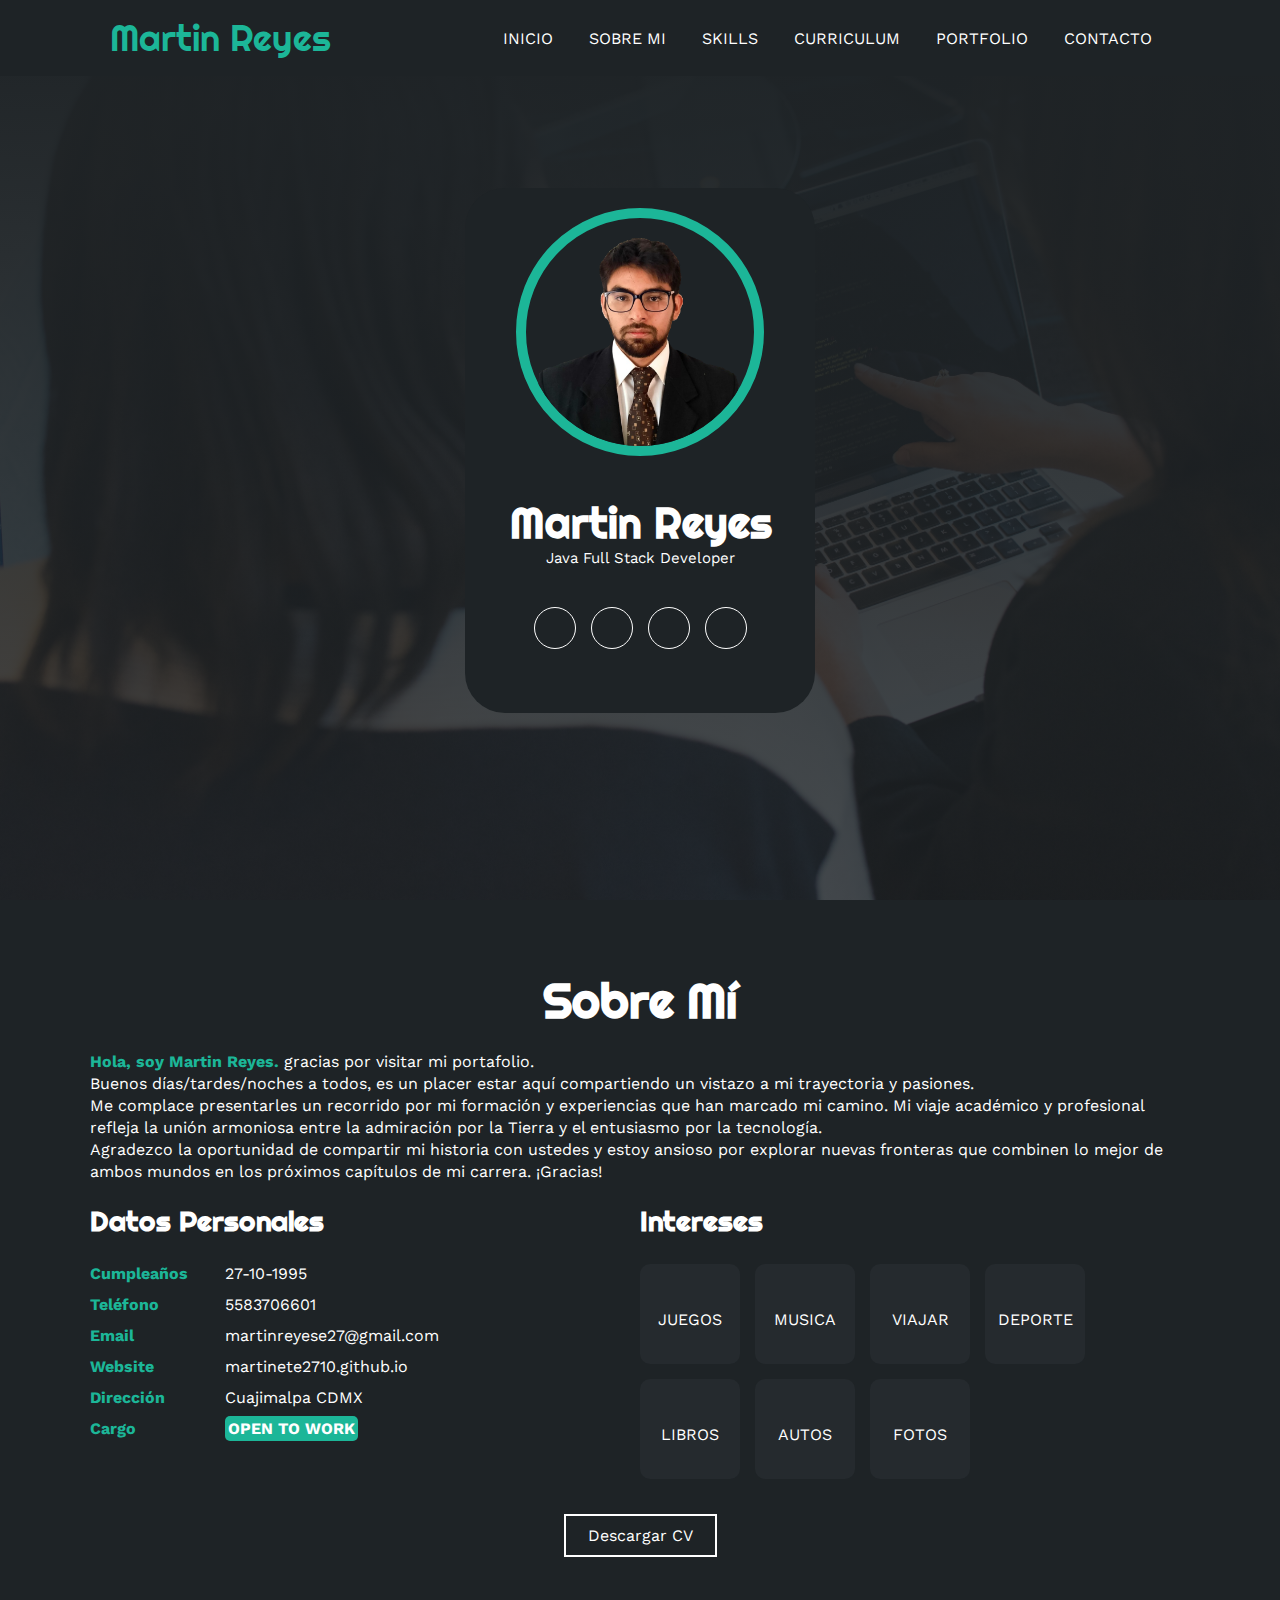
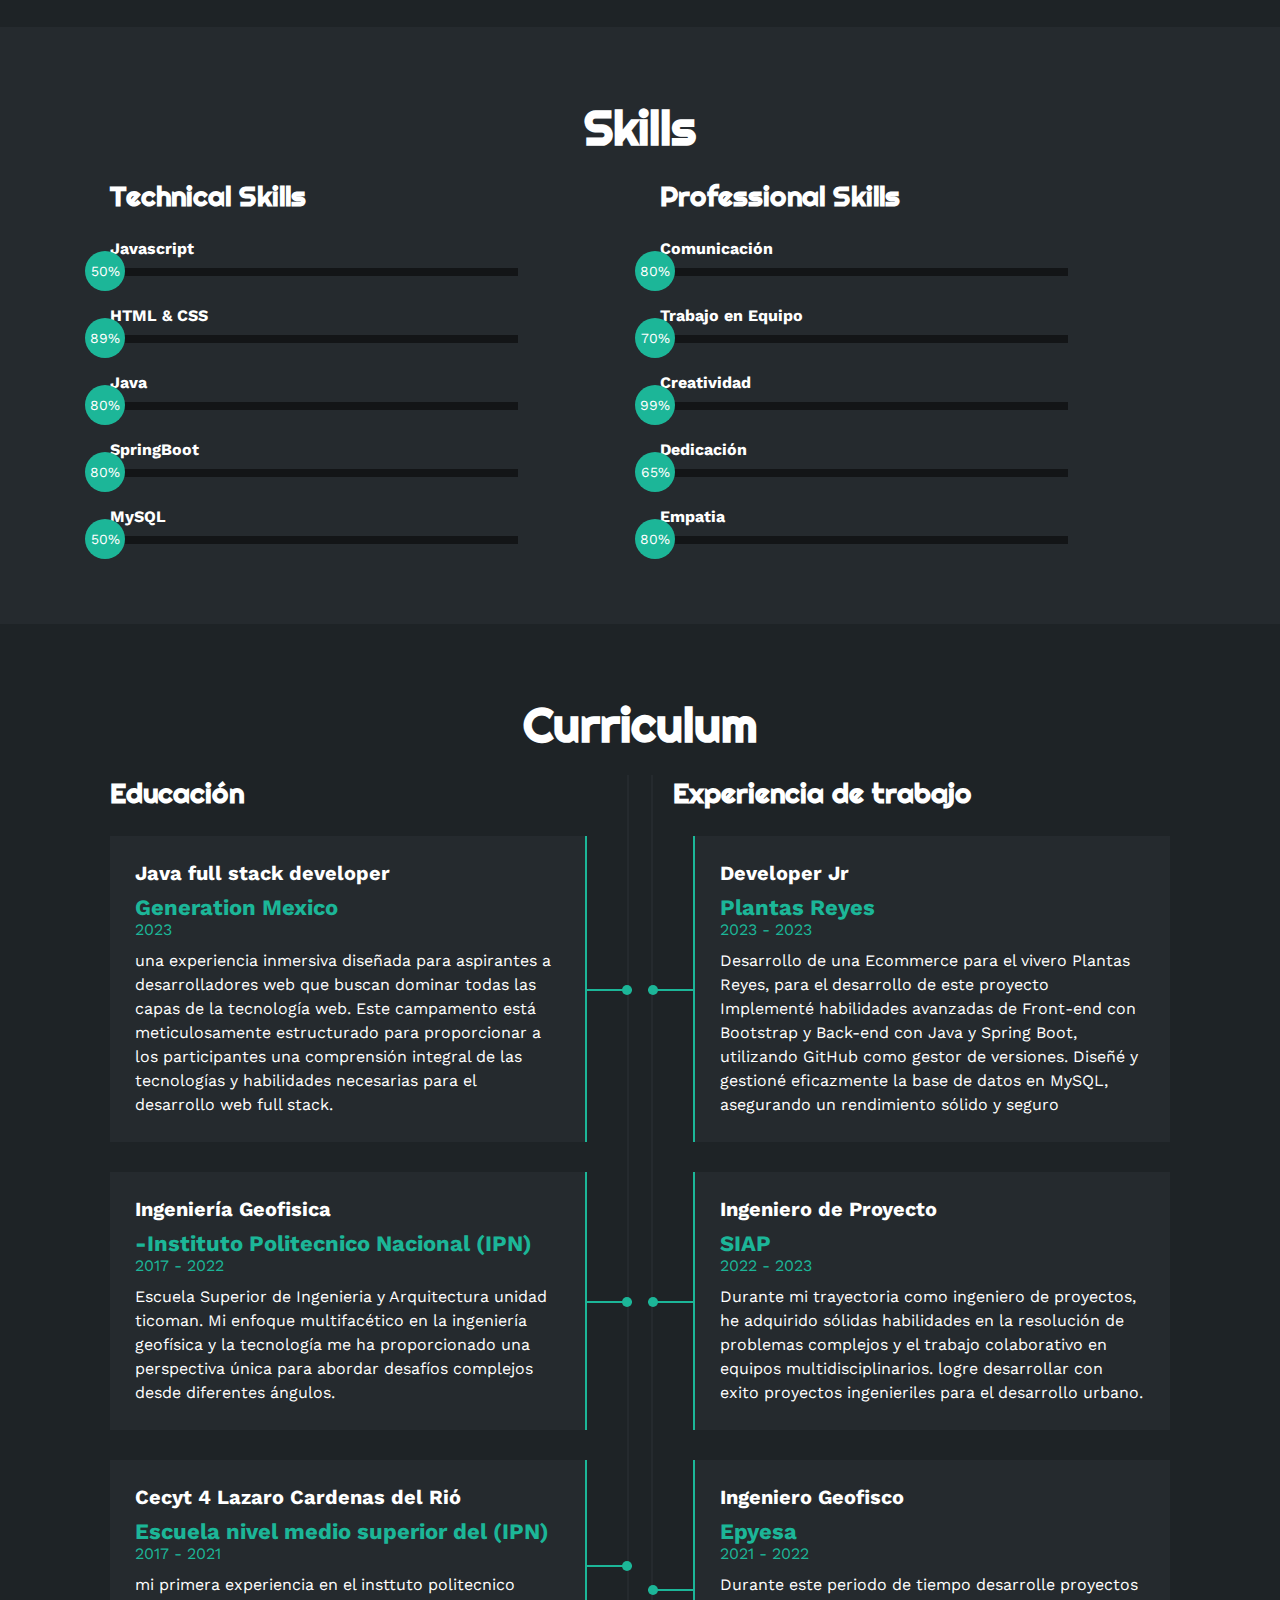
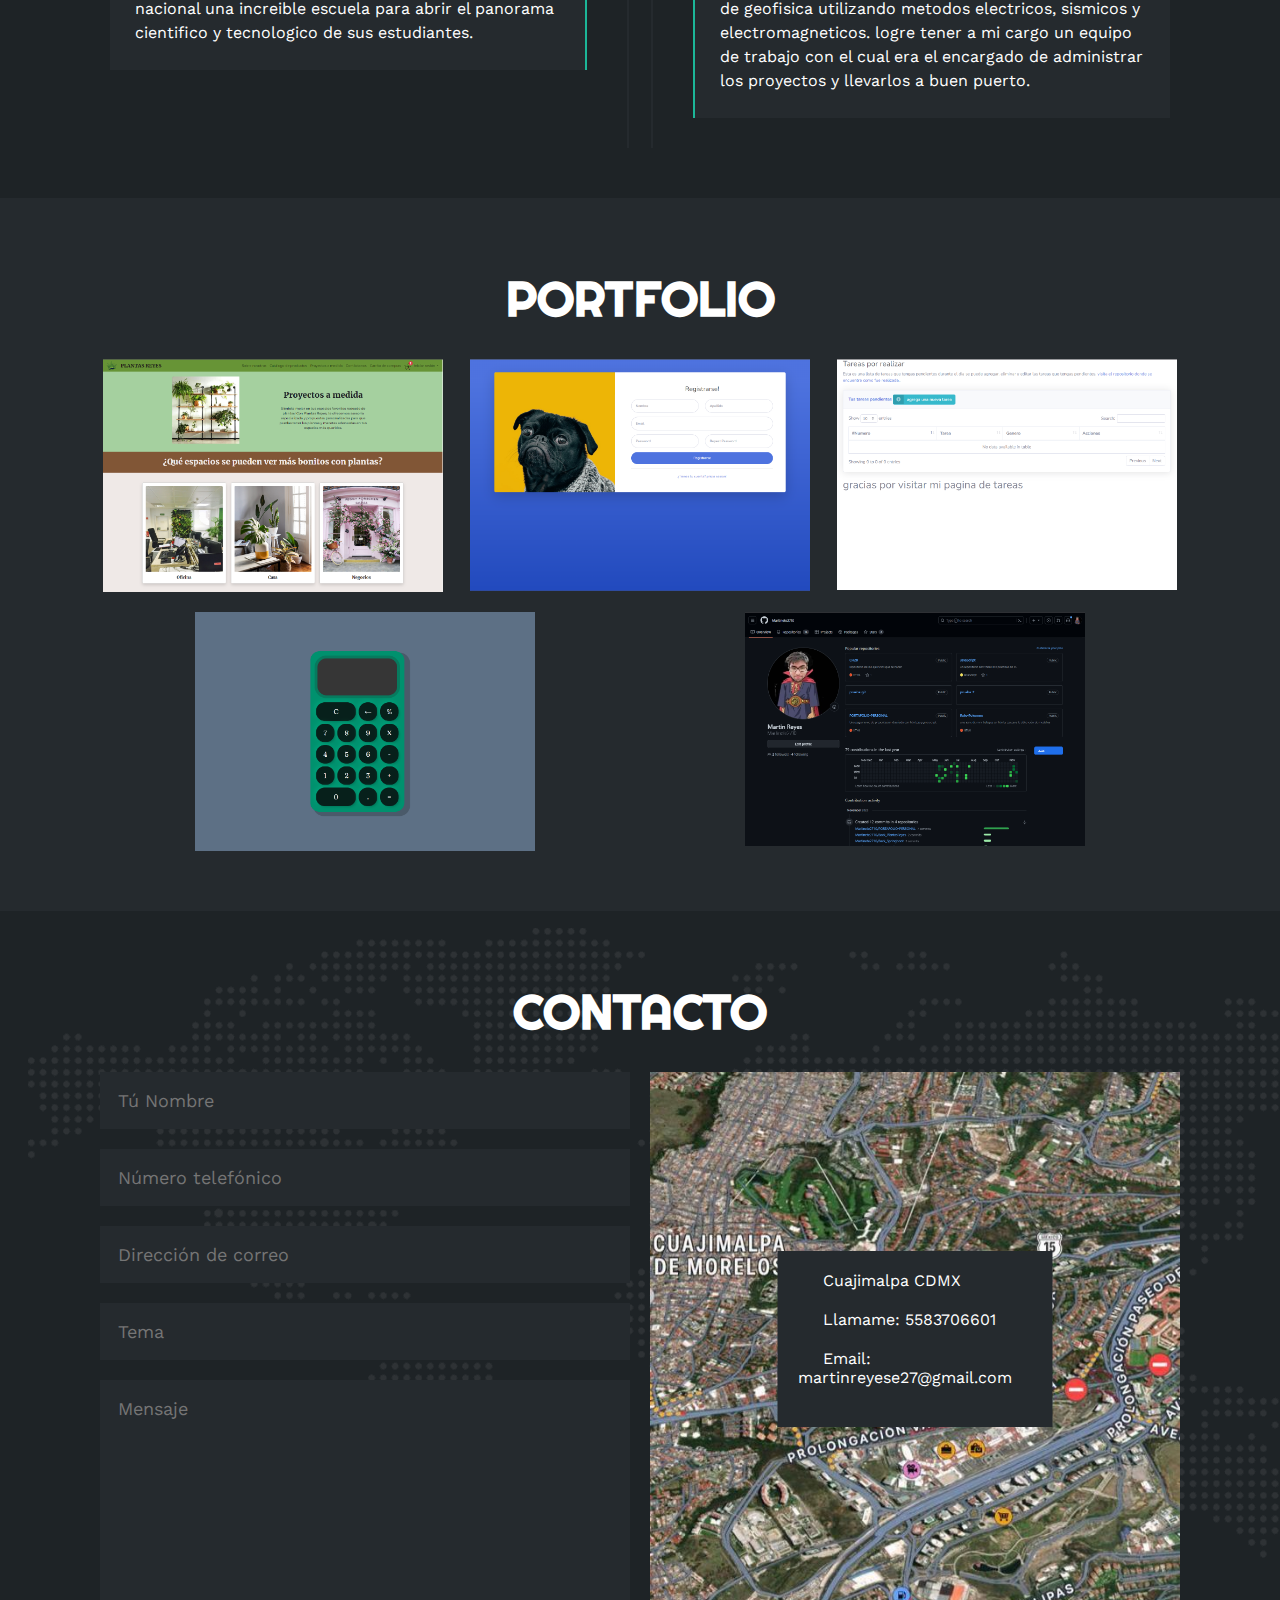
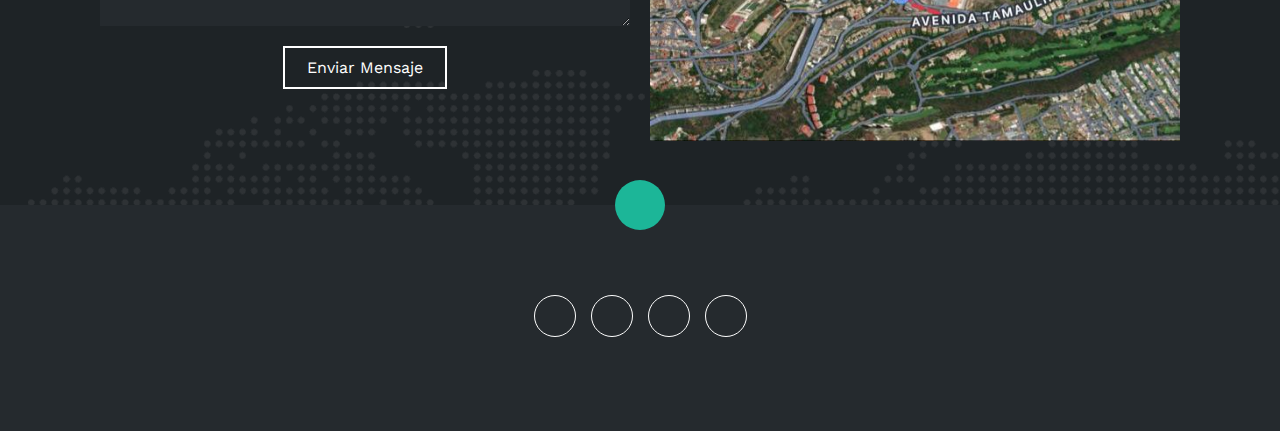
==== commit c7a8091f: "se agrega mas informacion personal" ====
--- a/index.html
+++ b/index.html
@@ -56,9 +56,11 @@
     <section id="sobremi" class="sobremi">
         <div class="contenido-seccion">
             <h2>Sobre Mí</h2>
-            <p><span>Hola, soy Nick Perez.</span> Lorem ipsum dolor sit amet consectetur adipisicing elit. Quisquam unde
-                soluta minima necessitatibus, voluptas consectetur vero officiis quas, explicabo deleniti repellendus
-                aliquid debitis maiores numquam voluptate reprehenderit in delectus dolores.</p>
+            <p><span>Hola, soy Martin Reyes.</span> gracias por visitar mi portafolio.
+                <br>
+                Buenos días/tardes/noches a todos, es un placer estar aquí compartiendo un vistazo a mi trayectoria y pasiones. <br>Me complace presentarles un recorrido por mi formación y experiencias que han marcado mi camino.
+                
+                Mi viaje académico y profesional refleja la unión armoniosa entre la admiración por la Tierra y el entusiasmo por la tecnología. <br>Agradezco la oportunidad de compartir mi historia con ustedes y estoy ansioso por explorar nuevas fronteras que combinen lo mejor de ambos mundos en los próximos capítulos de mi carrera. ¡Gracias!</p>
 
             <div class="fila">
                 <!-- datos personales -->
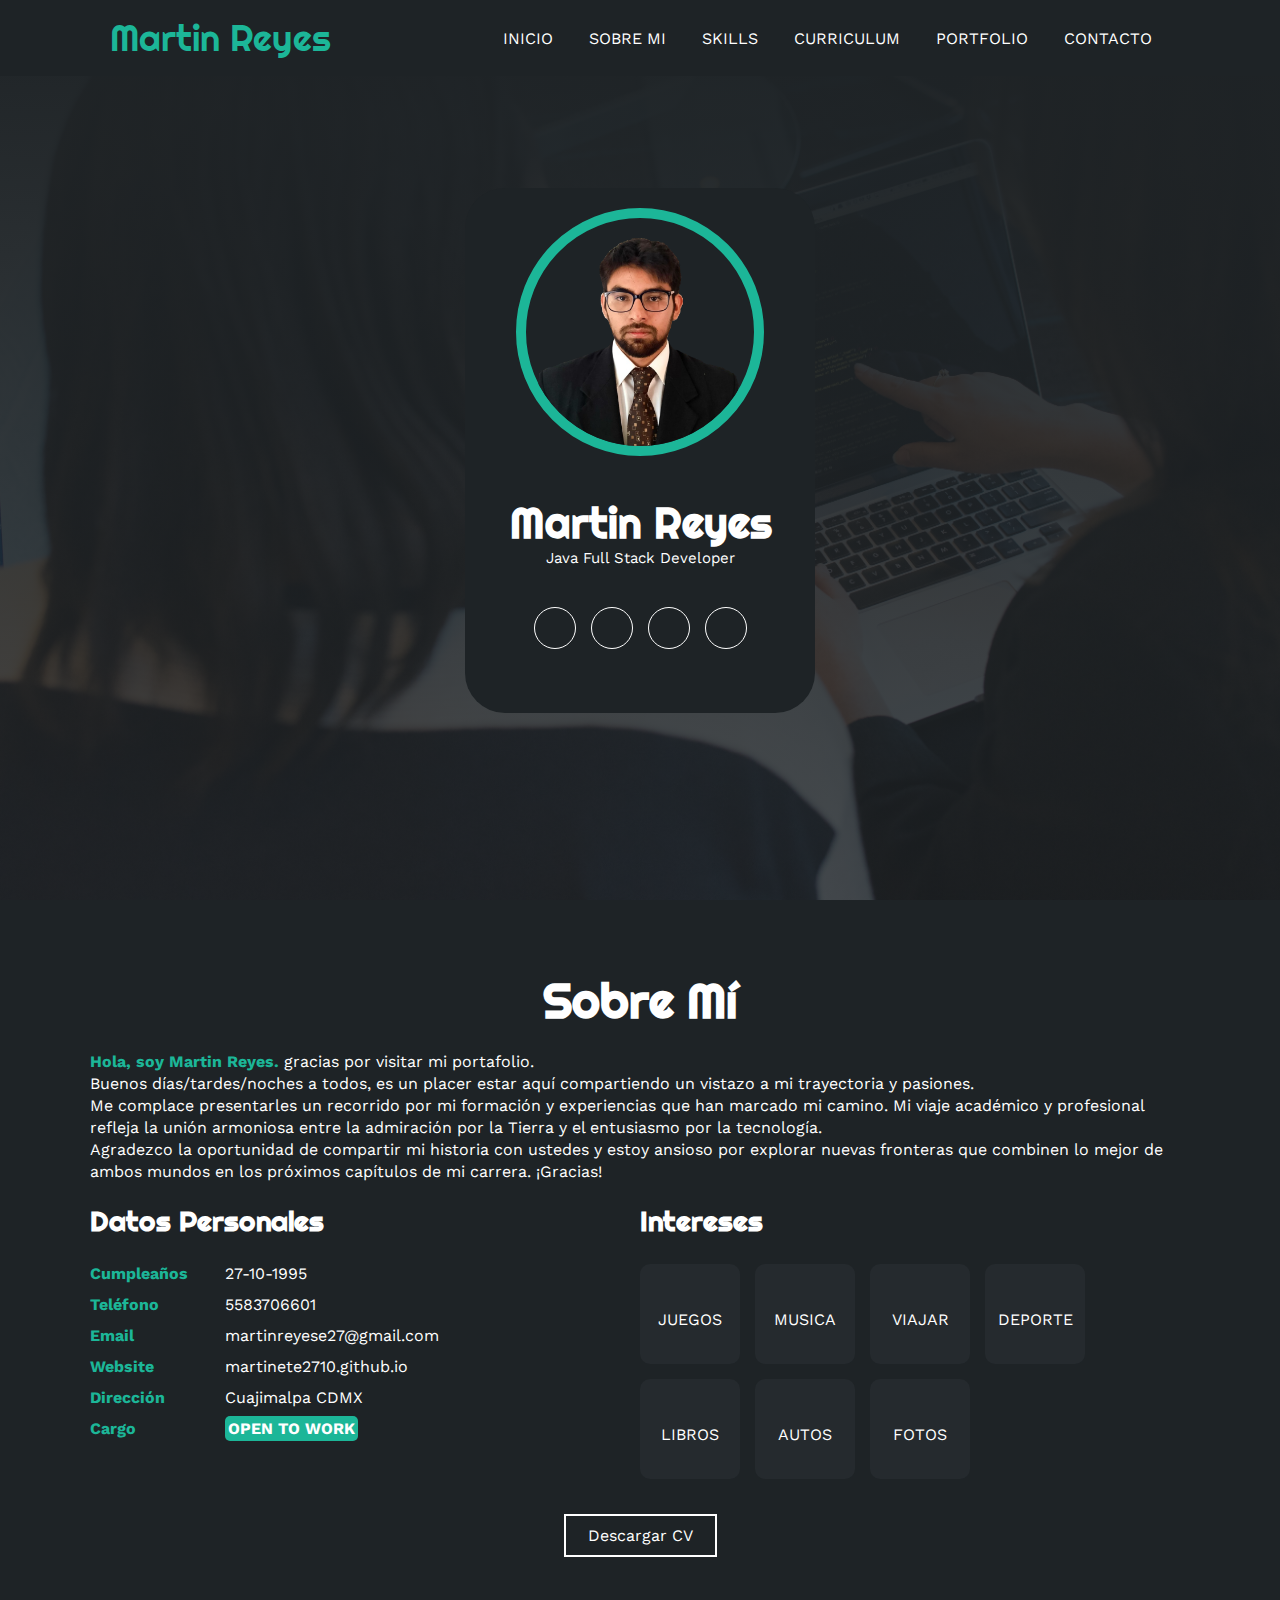
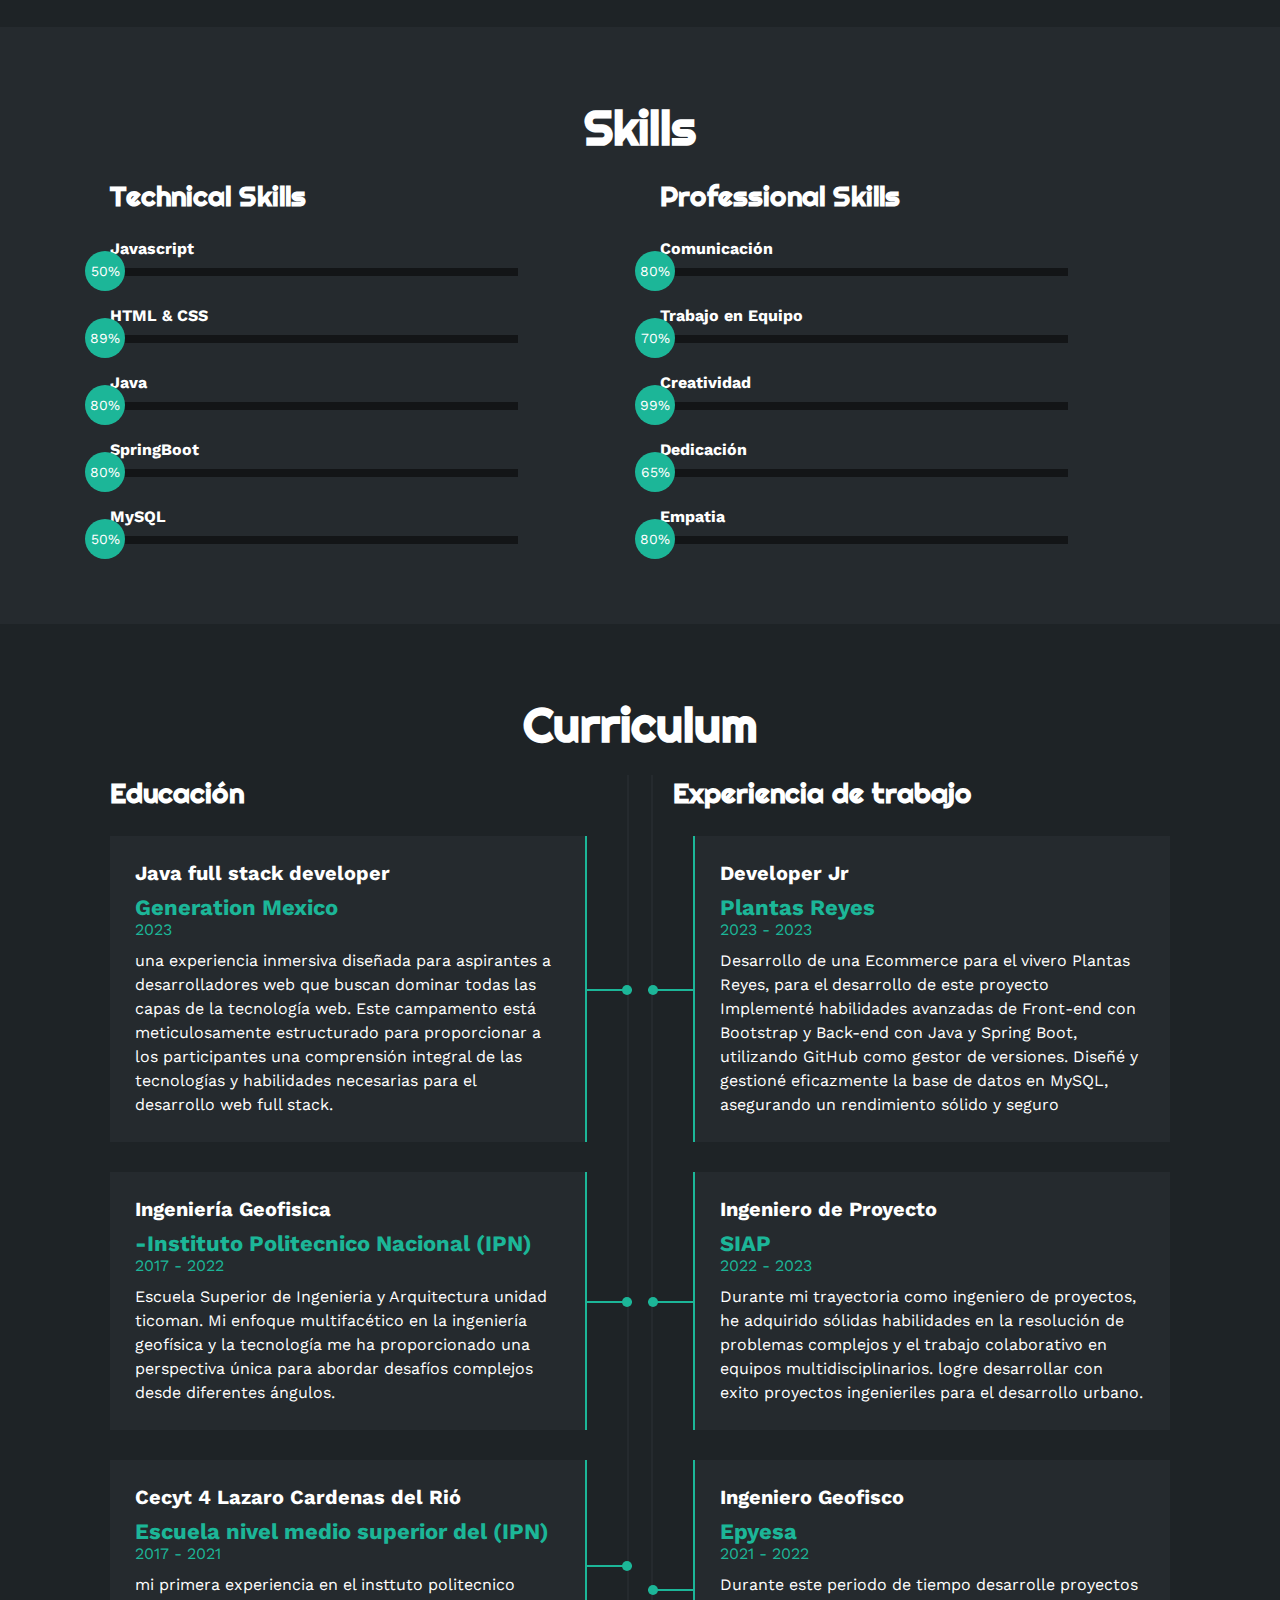
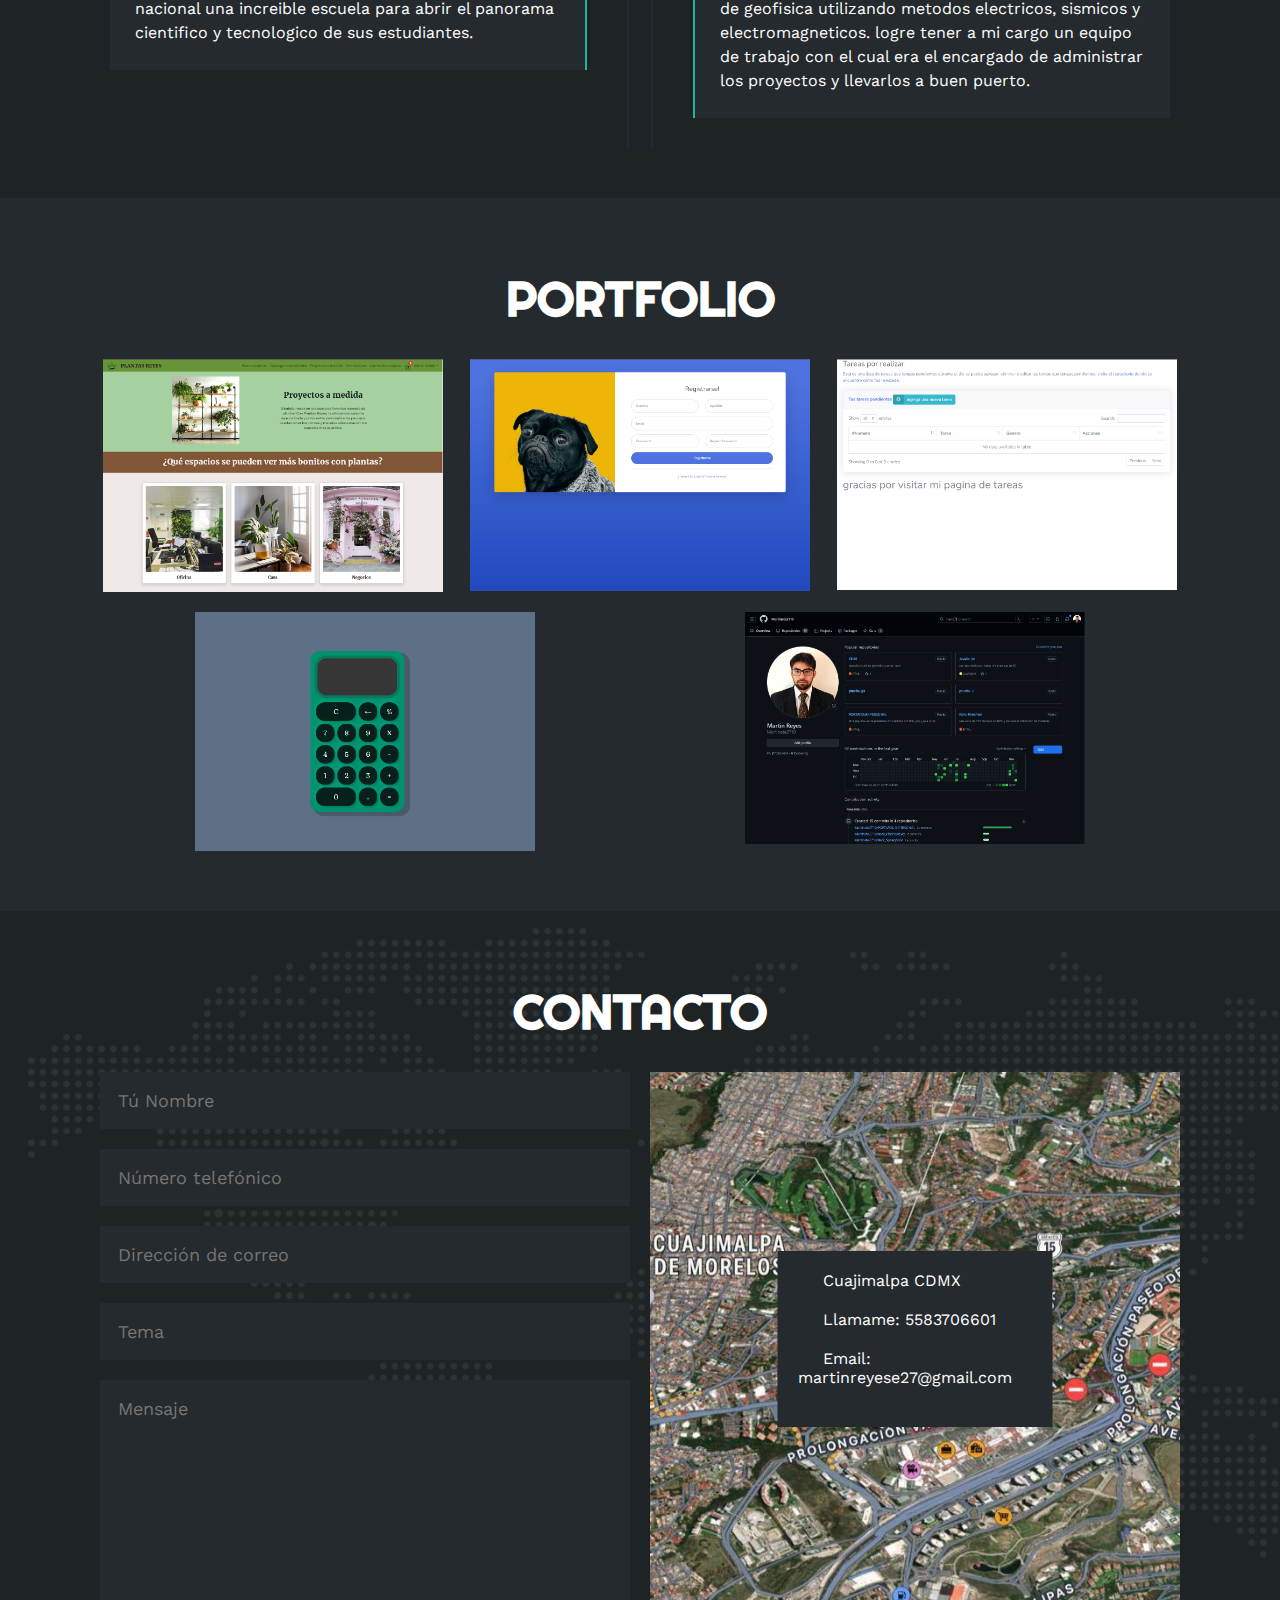
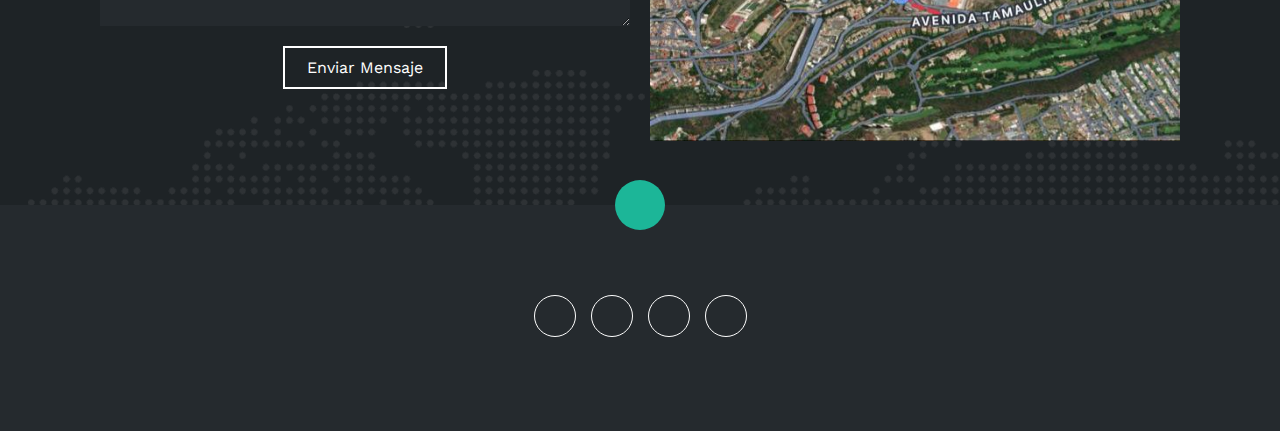
==== commit c7004331: "link plantas reyes" ====
--- a/index.html
+++ b/index.html
@@ -332,7 +332,7 @@
             <h2>PORTFOLIO</h2>
             <div class="galeria">
                 <div class="proyecto">
-                    <a download="#" href="https://github.com/Martinete2710/ECOMMERCE_PLANTAS_REYES">
+                    <a download="#" href="https://martinete2710.github.io/ECOMMERCE_PLANTAS_REYES/">
                         <img src="img/proyectosPR.png" alt="">
                         <div class="overlay">
                             <h3>Ecommerce Plantas Reyes</h3>
@@ -394,10 +394,12 @@
                     <input type="text" name="correo" placeholder="Dirección de correo">
                     <input type="text" name="tema" placeholder="Tema">
                     <textarea name="texto" id="" cols="30" rows="10" placeholder="Mensaje"></textarea>
-                    <button type="submit">
+                    <button  type="submit" onclick="mostrarAlerta()">
                         Enviar Mensaje<i class="fa-solid fa-paper-plane"></i>
                         <span class="overlay"></span>
                     </button>
+                    <input type="hidden" name="_next" value="https://martinete2710.github.io/PORTAFOLIO-PERSONAL/">
+                    <input type="hidden" name="_captcha" value="false">
                 </form>
                 </div>
                 <!-- Mapa -->
@@ -437,6 +439,11 @@
         </div>
     </footer>
 
+    <script>
+        function mostrarAlerta() {
+            alert("Gracias por enviar tus datos lo antes posible te contactare.");
+        }
+    </script>
     <script src="script.js"></script>
 </body>
 
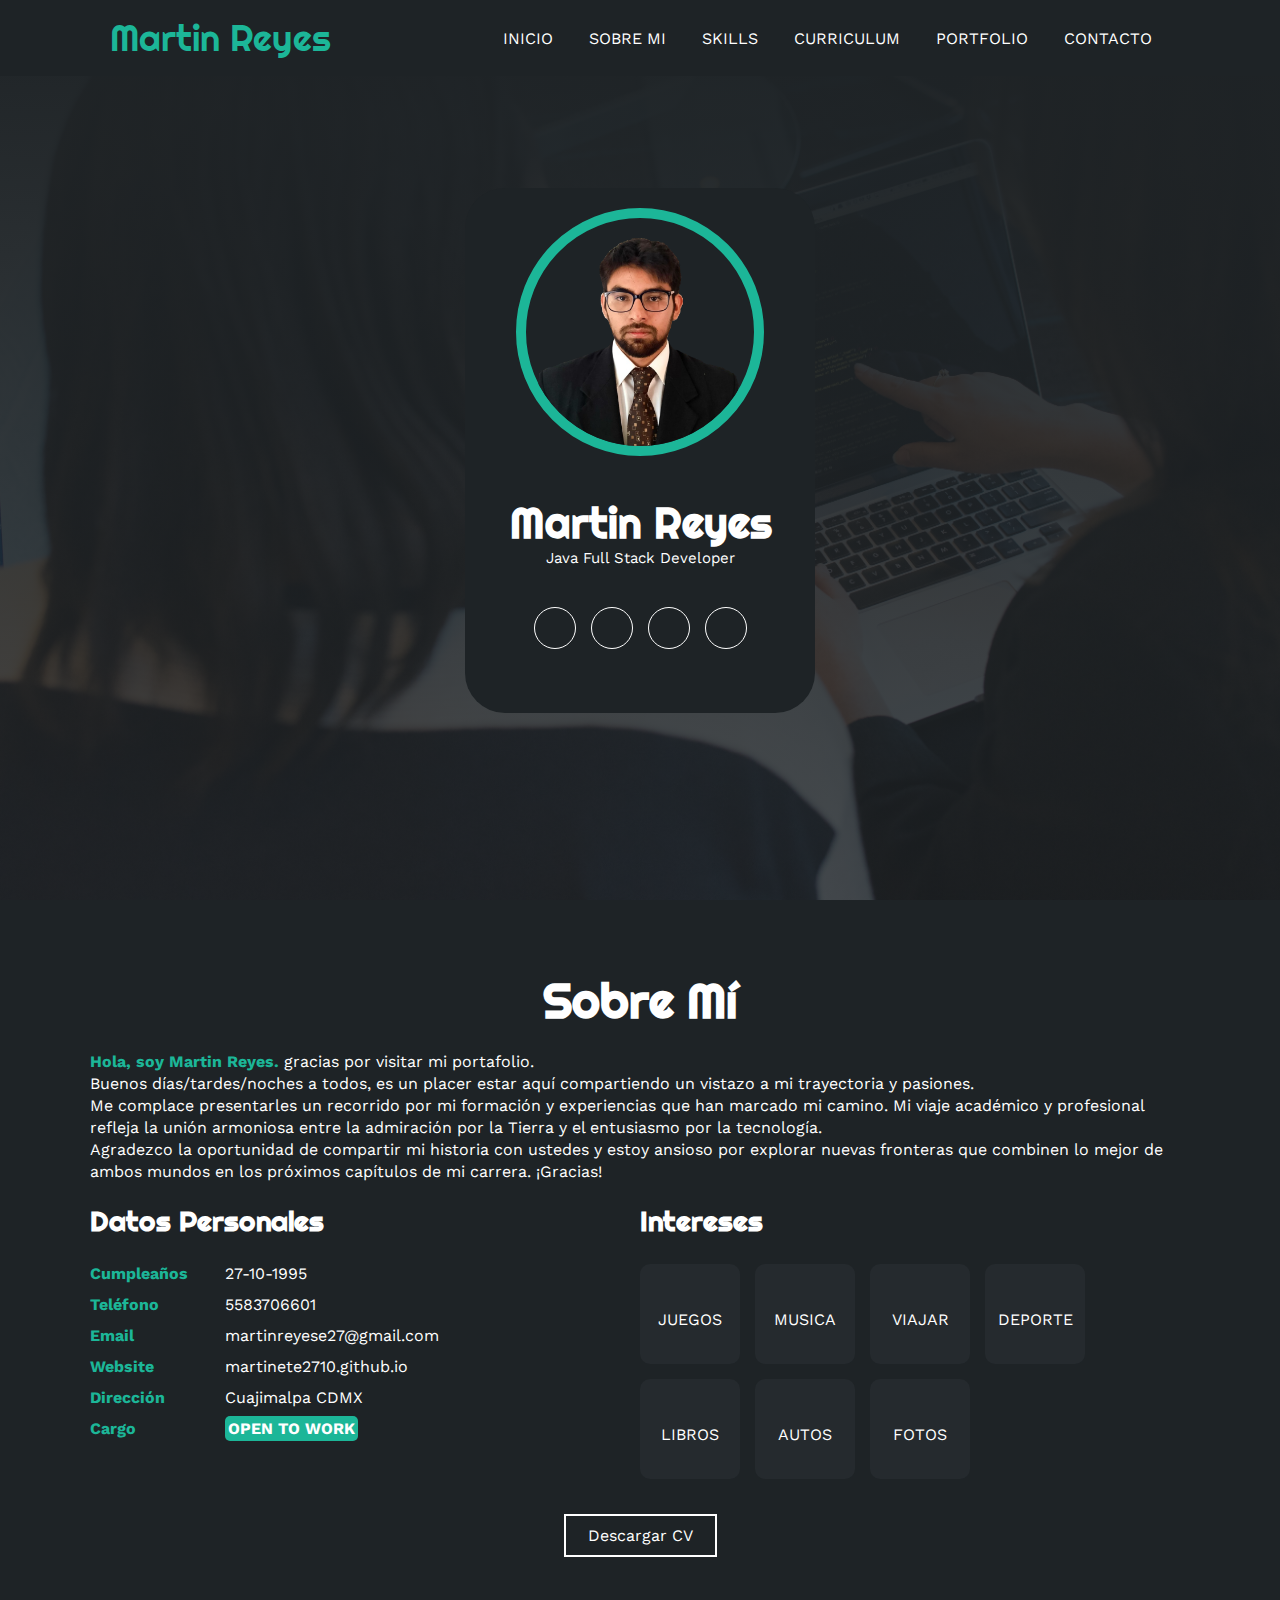
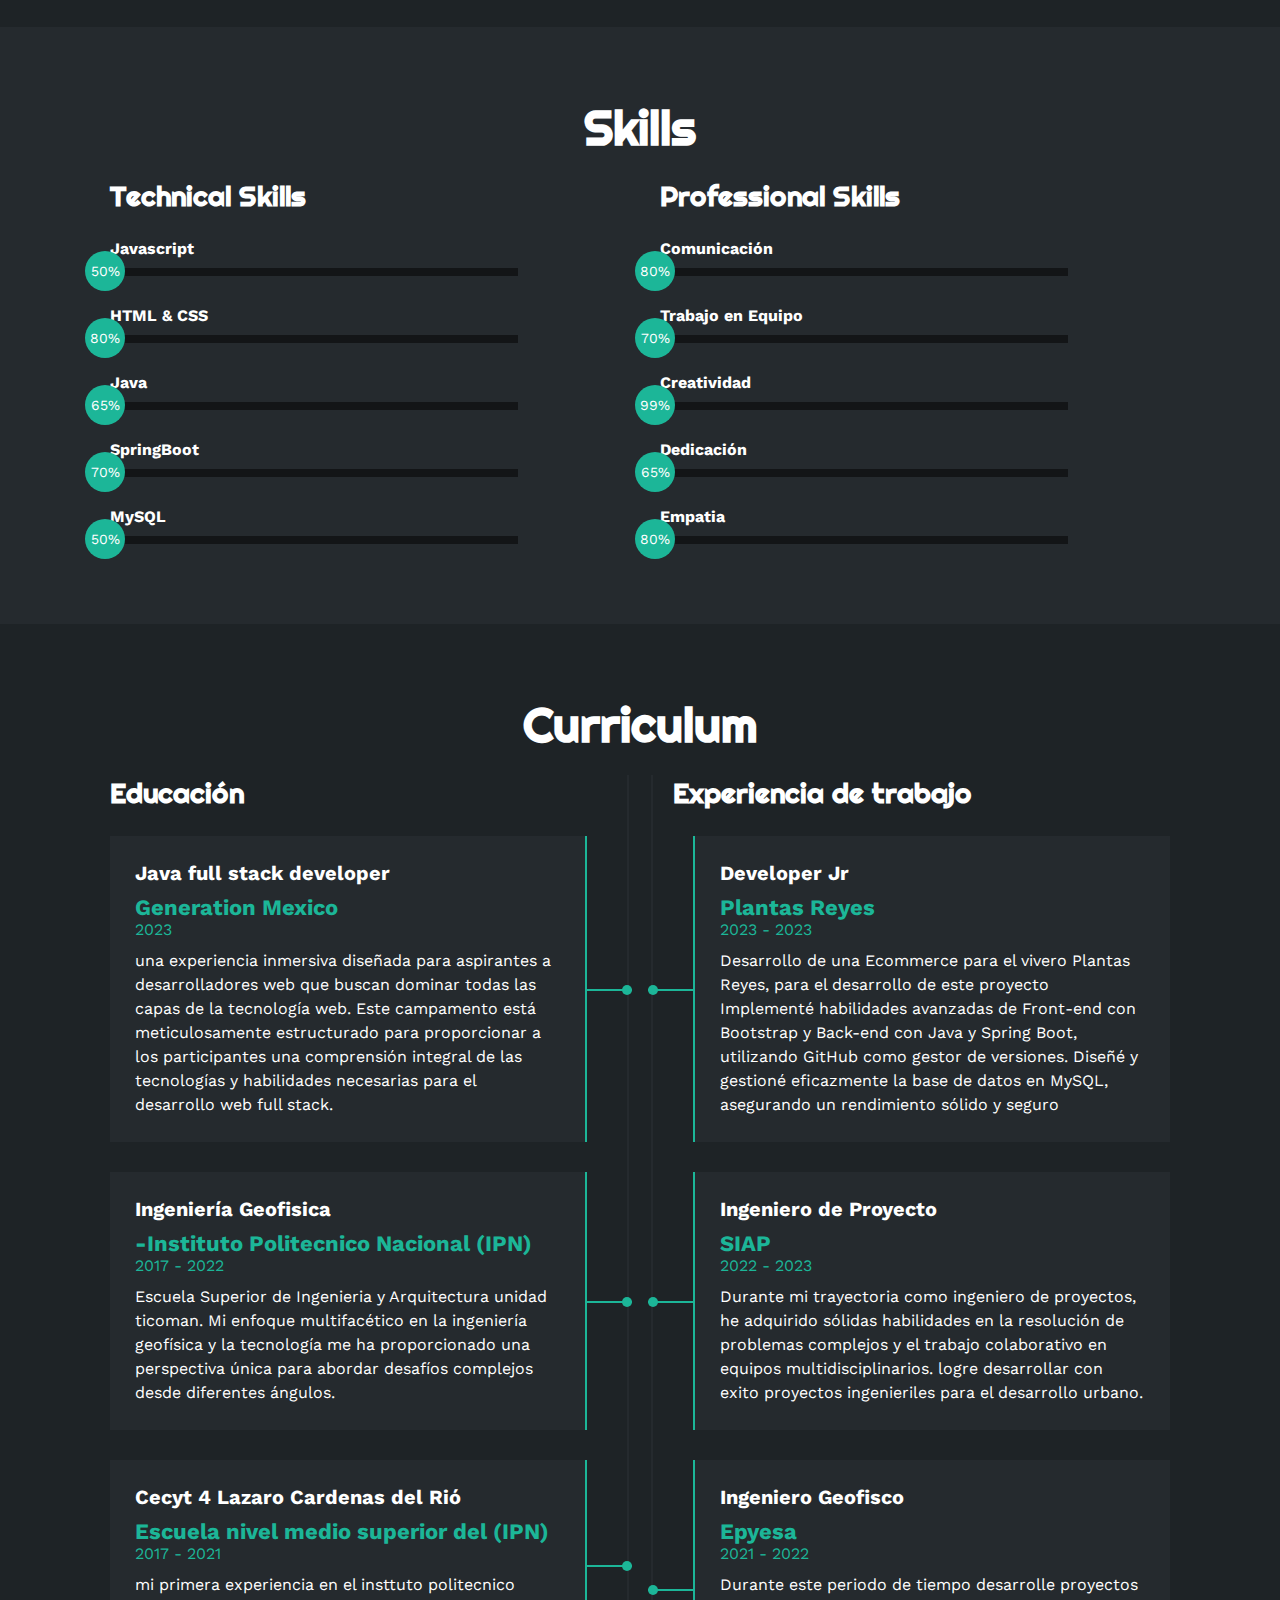
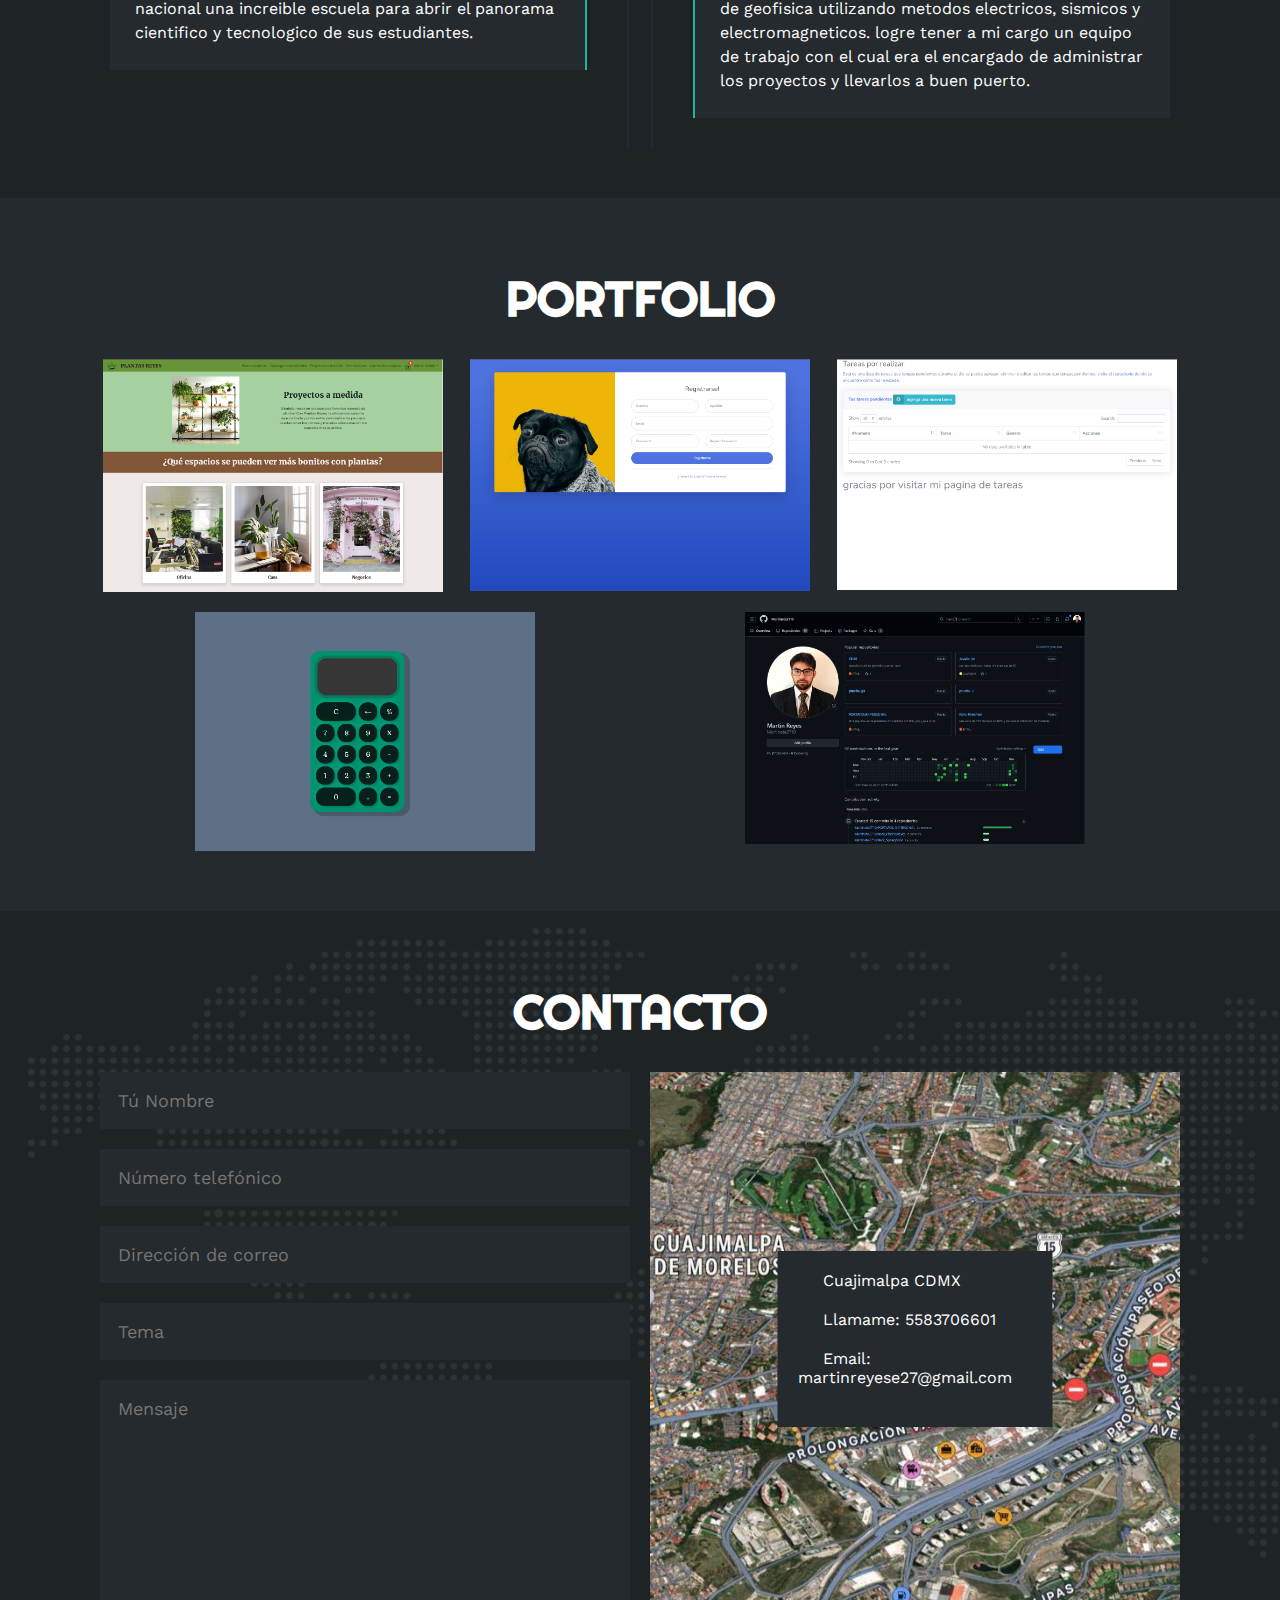
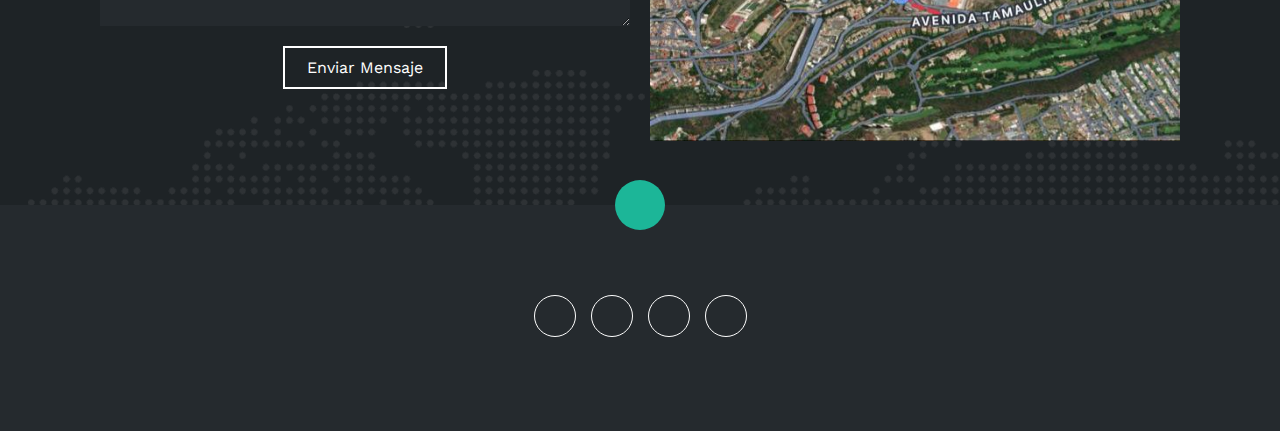
==== commit f1af2395: "correciones de datos" ====
--- a/index.html
+++ b/index.html
@@ -160,7 +160,7 @@
                         <span>HTML & CSS</span>
                         <div class="barra-skill">
                             <div class="progreso">
-                                <span>89%</span>
+                                <span>80%</span>
                             </div>
                         </div>
                     </div>
@@ -168,7 +168,7 @@
                         <span>Java</span>
                         <div class="barra-skill">
                             <div class="progreso">
-                                <span>80%</span>
+                                <span>65%</span>
                             </div>
                         </div>
                     </div>
@@ -176,7 +176,7 @@
                         <span>SpringBoot</span>
                         <div class="barra-skill">
                             <div class="progreso">
-                                <span>80%</span>
+                                <span>70%</span>
                             </div>
                         </div>
                     </div>
--- a/estilo.css
+++ b/estilo.css
@@ -284,7 +284,7 @@
 }
 @keyframes htmlcss {
     0%{width: 0%;}
-    100%{width: 89%;}
+    100%{width: 80%;}
 }
 
 .skills .skill .java{
@@ -293,7 +293,7 @@
 }
 @keyframes photoshop {
     0%{width: 0%;}
-    100%{width: 80%;}
+    100%{width: 60%;}
 }
 
 .skills .skill .springBoot{
@@ -302,7 +302,7 @@
 }
 @keyframes wordpress {
     0%{width: 0%;}
-    100%{width: 80%;}
+    100%{width: 70%;}
 }
 
 .skills .skill .MySQL{
